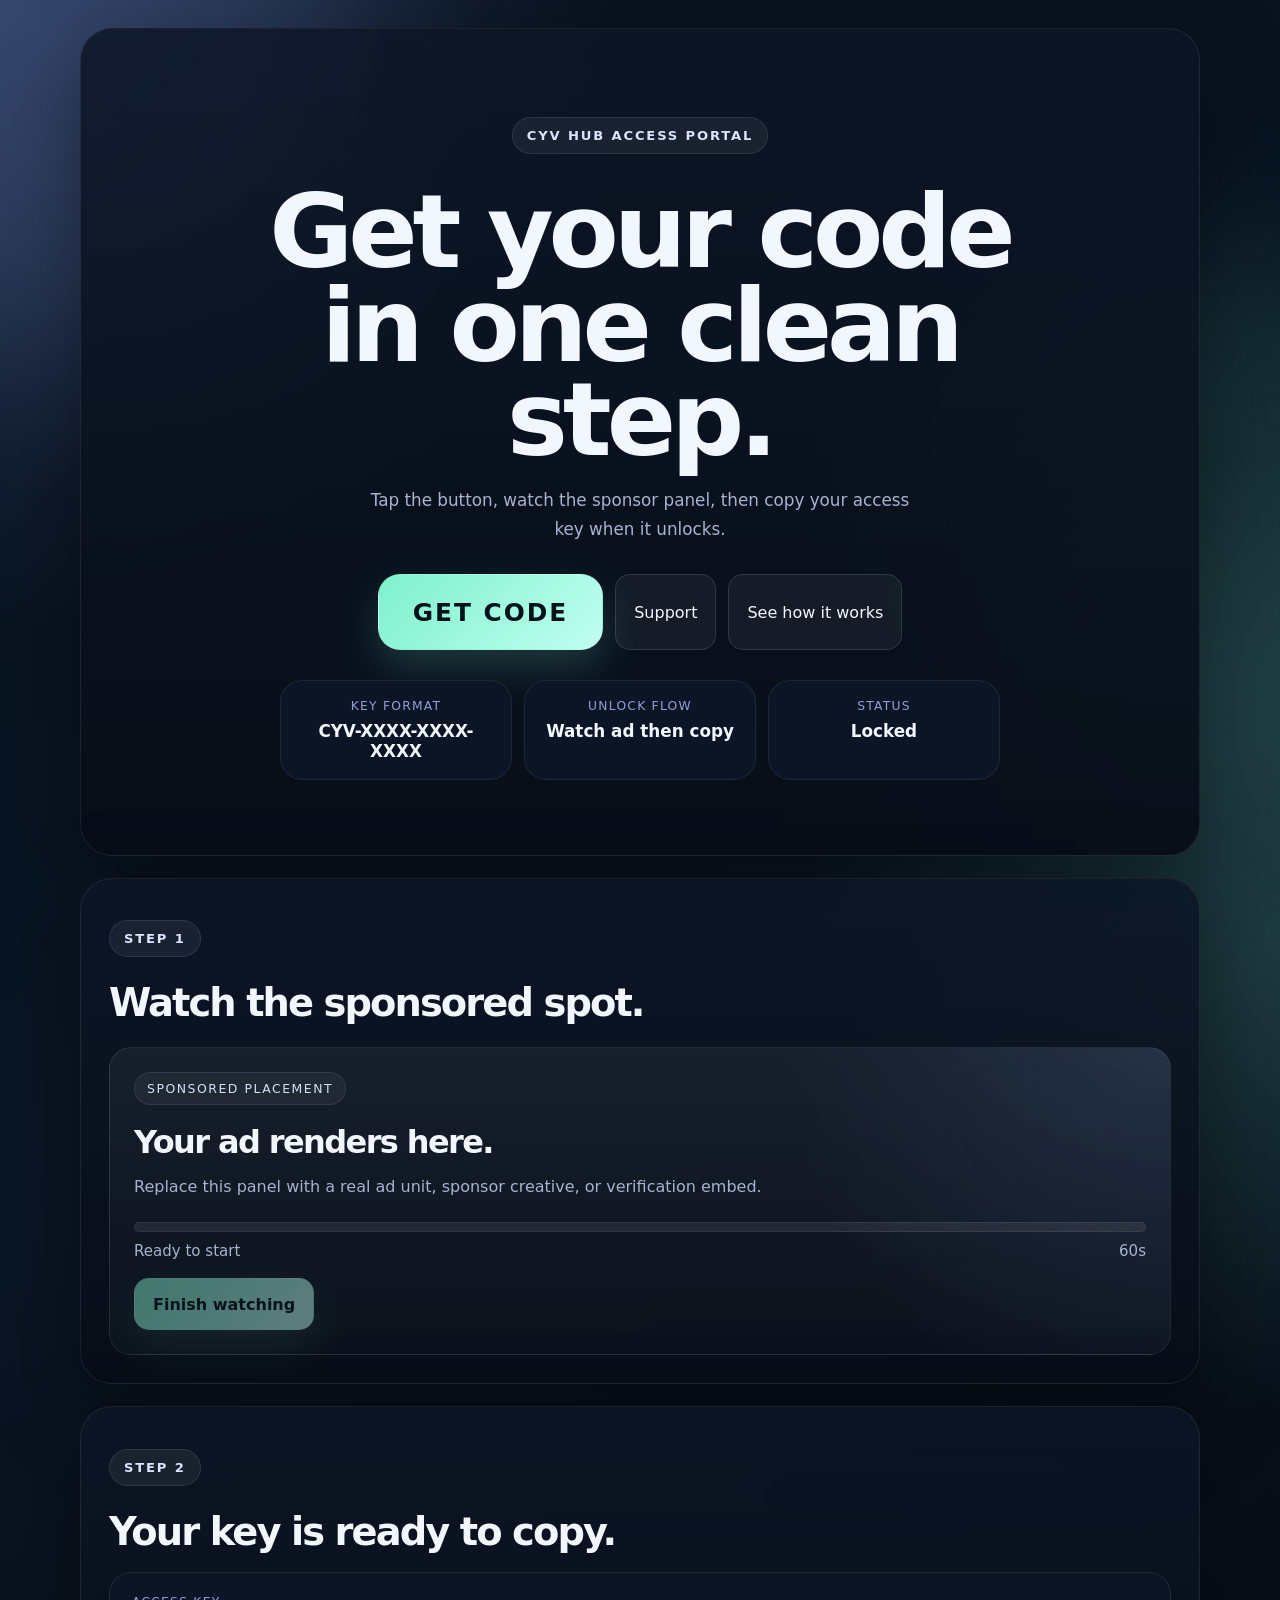
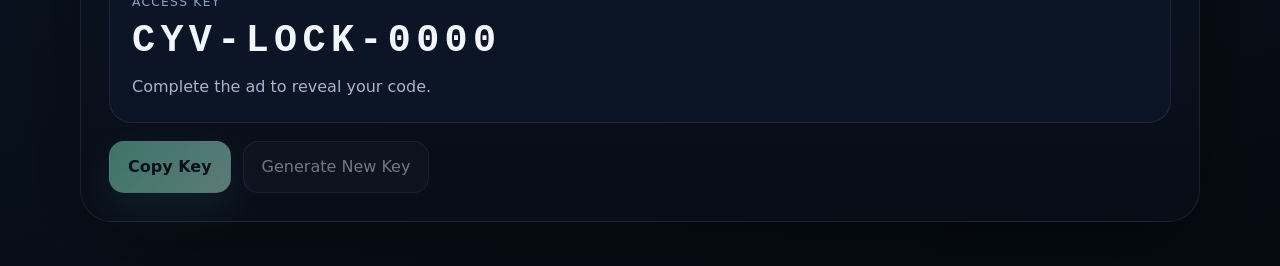
==== index.html @ 677a291d "Add files via upload" ====
<!DOCTYPE html>
<html lang="en">
<head>
  <meta charset="UTF-8">
  <meta name="viewport" content="width=device-width, initial-scale=1.0">
  <title>CYV Hub | Get Your Code</title>
  <meta
    name="description"
    content="CYV Hub is a clean access page where visitors watch a sponsor spot, then copy their unlock code."
  >
  <link rel="stylesheet" href="styles.css">
</head>
<body>
  <div class="bg-orb orb-one" aria-hidden="true"></div>
  <div class="bg-orb orb-two" aria-hidden="true"></div>
  <div class="bg-grid" aria-hidden="true"></div>

  <main class="page">
    <section class="hero panel">
      <p class="eyebrow">CYV Hub Access Portal</p>
      <h1>Get your code in one clean step.</h1>
      <p class="hero-copy">
        Tap the button, watch the sponsor panel, then copy your access key when it unlocks.
      </p>

      <div class="hero-actions">
        <button class="button button-giant primary" id="start-flow" type="button">Get Code</button>
        <a class="button secondary" href="https://discord.gg/WmVFnJAhVs" target="_blank" rel="noopener noreferrer">Support</a>
        <a class="button secondary" href="#ad-gate">See how it works</a>
      </div>

      <div class="hero-metrics" aria-label="Key details">
        <div>
          <span class="metric-label">Key format</span>
          <strong>CYV-XXXX-XXXX-XXXX</strong>
        </div>
        <div>
          <span class="metric-label">Unlock flow</span>
          <strong>Watch ad then copy</strong>
        </div>
        <div>
          <span class="metric-label">Status</span>
          <strong id="hero-status">Locked</strong>
        </div>
      </div>
    </section>

    <section class="panel gate" id="ad-gate">
      <div class="section-head">
        <p class="eyebrow">Step 1</p>
        <h2>Watch the sponsored spot.</h2>
      </div>

      <div class="ad-shell">
        <div class="ad-badge">Sponsored placement</div>
        <h3>Your ad renders here.</h3>
        <p>
          Replace this panel with a real ad unit, sponsor creative, or verification embed.
        </p>

        <div class="progress-wrap" aria-label="Ad progress">
          <div class="progress-track">
            <div class="progress-fill" id="ad-progress"></div>
          </div>
          <div class="progress-meta">
            <span id="ad-status">Ready to start</span>
            <span id="ad-time">15s</span>
          </div>
        </div>

        <button class="button primary" id="complete-ad" type="button" disabled>Finish watching</button>
      </div>
    </section>

    <section class="panel key-panel" id="key-panel">
      <div class="section-head">
        <p class="eyebrow">Step 2</p>
        <h2>Your key is ready to copy.</h2>
      </div>

      <div class="key-card">
        <span class="metric-label">Access key</span>
        <strong id="access-code">CYV-LOCK-0000</strong>
        <p id="preview-code">Complete the ad to reveal your code.</p>
      </div>

      <div class="key-actions">
        <button class="button primary" id="copy-code" type="button" disabled>Copy Key</button>
        <button class="button secondary" id="generate-code" type="button" disabled>Generate New Key</button>
      </div>
    </section>
  </main>

  <script src="app.js"></script>
</body>
</html>
---- styles.css ----
:root {
  color-scheme: dark;
  --bg: #07111c;
  --bg-2: #0b1625;
  --panel: rgba(9, 16, 28, 0.84);
  --panel-strong: rgba(13, 22, 38, 0.98);
  --border: rgba(255, 255, 255, 0.08);
  --border-strong: rgba(157, 225, 205, 0.26);
  --text: #f2f6ff;
  --muted: #a7b3cf;
  --accent: #7ef0cc;
  --accent-2: #8ea8ff;
  --shadow: 0 26px 90px rgba(0, 0, 0, 0.42);
  --radius-xl: 32px;
  --radius-lg: 22px;
  --radius-md: 16px;
}

* {
  box-sizing: border-box;
}

html {
  scroll-behavior: smooth;
}

body {
  margin: 0;
  min-height: 100vh;
  font-family: "Segoe UI", "Aptos", system-ui, sans-serif;
  color: var(--text);
  background:
    radial-gradient(circle at top left, rgba(142, 168, 255, 0.25), transparent 28%),
    radial-gradient(circle at right center, rgba(126, 240, 204, 0.18), transparent 30%),
    linear-gradient(160deg, var(--bg) 0%, var(--bg-2) 52%, #060b12 100%);
}

body::before {
  content: "";
  position: fixed;
  inset: 0;
  pointer-events: none;
  background-image:
    linear-gradient(rgba(255, 255, 255, 0.03) 1px, transparent 1px),
    linear-gradient(90deg, rgba(255, 255, 255, 0.03) 1px, transparent 1px);
  background-size: 72px 72px;
  mask-image: linear-gradient(to bottom, rgba(0, 0, 0, 0.78), transparent 84%);
  opacity: 0.35;
}

a {
  color: inherit;
  text-decoration: none;
}

button {
  font: inherit;
}

.bg-orb {
  position: fixed;
  width: 34rem;
  height: 34rem;
  border-radius: 50%;
  filter: blur(84px);
  opacity: 0.25;
  pointer-events: none;
}

.orb-one {
  top: -11rem;
  left: -11rem;
  background: rgba(142, 168, 255, 0.6);
}

.orb-two {
  right: -12rem;
  top: 16rem;
  background: rgba(126, 240, 204, 0.5);
}

.bg-grid {
  position: fixed;
  inset: 0;
  pointer-events: none;
  opacity: 0.12;
  background-image:
    linear-gradient(to right, rgba(255, 255, 255, 0.06) 1px, transparent 1px),
    linear-gradient(to bottom, rgba(255, 255, 255, 0.06) 1px, transparent 1px);
  background-size: 120px 120px;
}

.page {
  position: relative;
  z-index: 1;
  width: min(1120px, calc(100% - 32px));
  margin: 0 auto;
  padding: 28px 0 44px;
  display: grid;
  gap: 22px;
}

.panel {
  border: 1px solid var(--border);
  border-radius: var(--radius-xl);
  background: linear-gradient(180deg, rgba(13, 22, 38, 0.85), rgba(8, 14, 24, 0.96));
  box-shadow: var(--shadow);
  backdrop-filter: blur(16px);
}

.hero {
  min-height: calc(100svh - 72px);
  display: grid;
  place-content: center;
  justify-items: center;
  text-align: center;
  padding: 40px 28px;
}

.eyebrow {
  display: inline-flex;
  align-items: center;
  justify-content: center;
  padding: 10px 14px;
  border-radius: 999px;
  background: rgba(255, 255, 255, 0.06);
  border: 1px solid rgba(255, 255, 255, 0.09);
  color: #dbe4ff;
  font-size: 0.82rem;
  font-weight: 700;
  letter-spacing: 0.14em;
  text-transform: uppercase;
}

.hero h1,
.section-head h2,
.ad-shell h3 {
  margin: 0;
  letter-spacing: -0.05em;
}

.hero h1 {
  margin-top: 18px;
  max-width: 12ch;
  font-size: clamp(3rem, 8vw, 6.5rem);
  line-height: 0.92;
}

.hero-copy {
  max-width: 52ch;
  margin: 18px 0 0;
  color: var(--muted);
  font-size: 1.05rem;
  line-height: 1.75;
}

.hero-actions,
.key-actions {
  display: flex;
  flex-wrap: wrap;
  justify-content: center;
  gap: 12px;
}

.hero-actions {
  margin-top: 30px;
}

.button {
  display: inline-flex;
  align-items: center;
  justify-content: center;
  min-height: 52px;
  padding: 0 18px;
  border-radius: 15px;
  border: 1px solid transparent;
  cursor: pointer;
  transition: transform 160ms ease, border-color 160ms ease, background 160ms ease, color 160ms ease, opacity 160ms ease;
}

.button:hover,
.button:focus-visible {
  transform: translateY(-2px);
}

.button:disabled {
  cursor: not-allowed;
  opacity: 0.45;
  transform: none;
}

.button-giant {
  min-height: 76px;
  padding: 0 34px;
  border-radius: 22px;
  font-size: clamp(1.2rem, 2vw, 1.55rem);
  font-weight: 900;
  letter-spacing: 0.08em;
  text-transform: uppercase;
}

.primary {
  color: #03131a;
  background: linear-gradient(135deg, var(--accent), #c1fff0);
  box-shadow: 0 18px 40px rgba(126, 240, 204, 0.18);
  font-weight: 800;
}

.secondary {
  color: var(--text);
  background: rgba(255, 255, 255, 0.05);
  border-color: rgba(255, 255, 255, 0.12);
}

.hero-metrics {
  width: min(720px, 100%);
  margin-top: 30px;
  display: grid;
  grid-template-columns: repeat(3, minmax(0, 1fr));
  gap: 12px;
}

.hero-metrics > div,
.key-card {
  border: 1px solid rgba(255, 255, 255, 0.08);
  background: var(--panel-strong);
  border-radius: var(--radius-lg);
}

.hero-metrics > div {
  padding: 18px 16px;
}

.metric-label {
  display: block;
  color: #8fa0d0;
  font-size: 0.77rem;
  letter-spacing: 0.1em;
  text-transform: uppercase;
}

.hero-metrics strong,
.key-card strong {
  display: block;
  margin-top: 8px;
  font-size: 1.05rem;
}

.gate,
.key-panel {
  padding: 28px;
}

.section-head h2 {
  margin-top: 10px;
  font-size: clamp(1.6rem, 3vw, 2.4rem);
}

.ad-shell {
  margin-top: 22px;
  padding: 24px;
  border-radius: var(--radius-lg);
  border: 1px solid rgba(255, 255, 255, 0.08);
  background:
    radial-gradient(circle at top right, rgba(142, 168, 255, 0.12), transparent 35%),
    linear-gradient(180deg, rgba(255, 255, 255, 0.05), rgba(255, 255, 255, 0.02));
}

.ad-badge {
  display: inline-flex;
  align-items: center;
  padding: 8px 12px;
  border-radius: 999px;
  border: 1px solid rgba(255, 255, 255, 0.08);
  background: rgba(255, 255, 255, 0.05);
  color: #d5def7;
  font-size: 0.78rem;
  letter-spacing: 0.12em;
  text-transform: uppercase;
}

.ad-shell h3 {
  margin-top: 18px;
  font-size: clamp(1.5rem, 3vw, 2rem);
}

.ad-shell p {
  max-width: 62ch;
  margin: 12px 0 0;
  color: var(--muted);
  line-height: 1.7;
}

.progress-wrap {
  margin-top: 22px;
  display: grid;
  gap: 10px;
}

.progress-track {
  width: 100%;
  height: 10px;
  overflow: hidden;
  border-radius: 999px;
  background: rgba(255, 255, 255, 0.08);
  border: 1px solid rgba(255, 255, 255, 0.07);
}

.progress-fill {
  width: 0%;
  height: 100%;
  border-radius: inherit;
  background: linear-gradient(90deg, var(--accent-2), var(--accent));
  transition: width 180ms linear;
}

.progress-meta {
  display: flex;
  align-items: center;
  justify-content: space-between;
  color: var(--muted);
  font-size: 0.94rem;
}

.ad-shell .button {
  margin-top: 18px;
}

.key-panel {
  display: grid;
  gap: 18px;
}

.key-card {
  padding: 22px;
}

#access-code {
  margin-top: 10px;
  font-size: clamp(1.6rem, 4vw, 2.4rem);
  letter-spacing: 0.14em;
  word-break: break-word;
  font-family: "Consolas", "SFMono-Regular", "Liberation Mono", monospace;
}

#preview-code {
  margin: 10px 0 0;
  color: var(--muted);
  line-height: 1.7;
}

.key-actions {
  justify-content: flex-start;
}

@media (max-width: 860px) {
  .hero-metrics {
    grid-template-columns: 1fr;
  }

  .page {
    width: min(100% - 20px, 1120px);
    padding: 18px 0 30px;
  }

  .hero {
    min-height: calc(100svh - 48px);
    padding: 34px 20px;
  }

  .gate,
  .key-panel {
    padding: 20px;
  }
}

@media (max-width: 560px) {
  .hero-actions,
  .key-actions {
    flex-direction: column;
    width: 100%;
  }

  .button,
  .button-giant {
    width: 100%;
  }

  .progress-meta {
    gap: 10px;
    align-items: flex-start;
    flex-direction: column;
  }
}
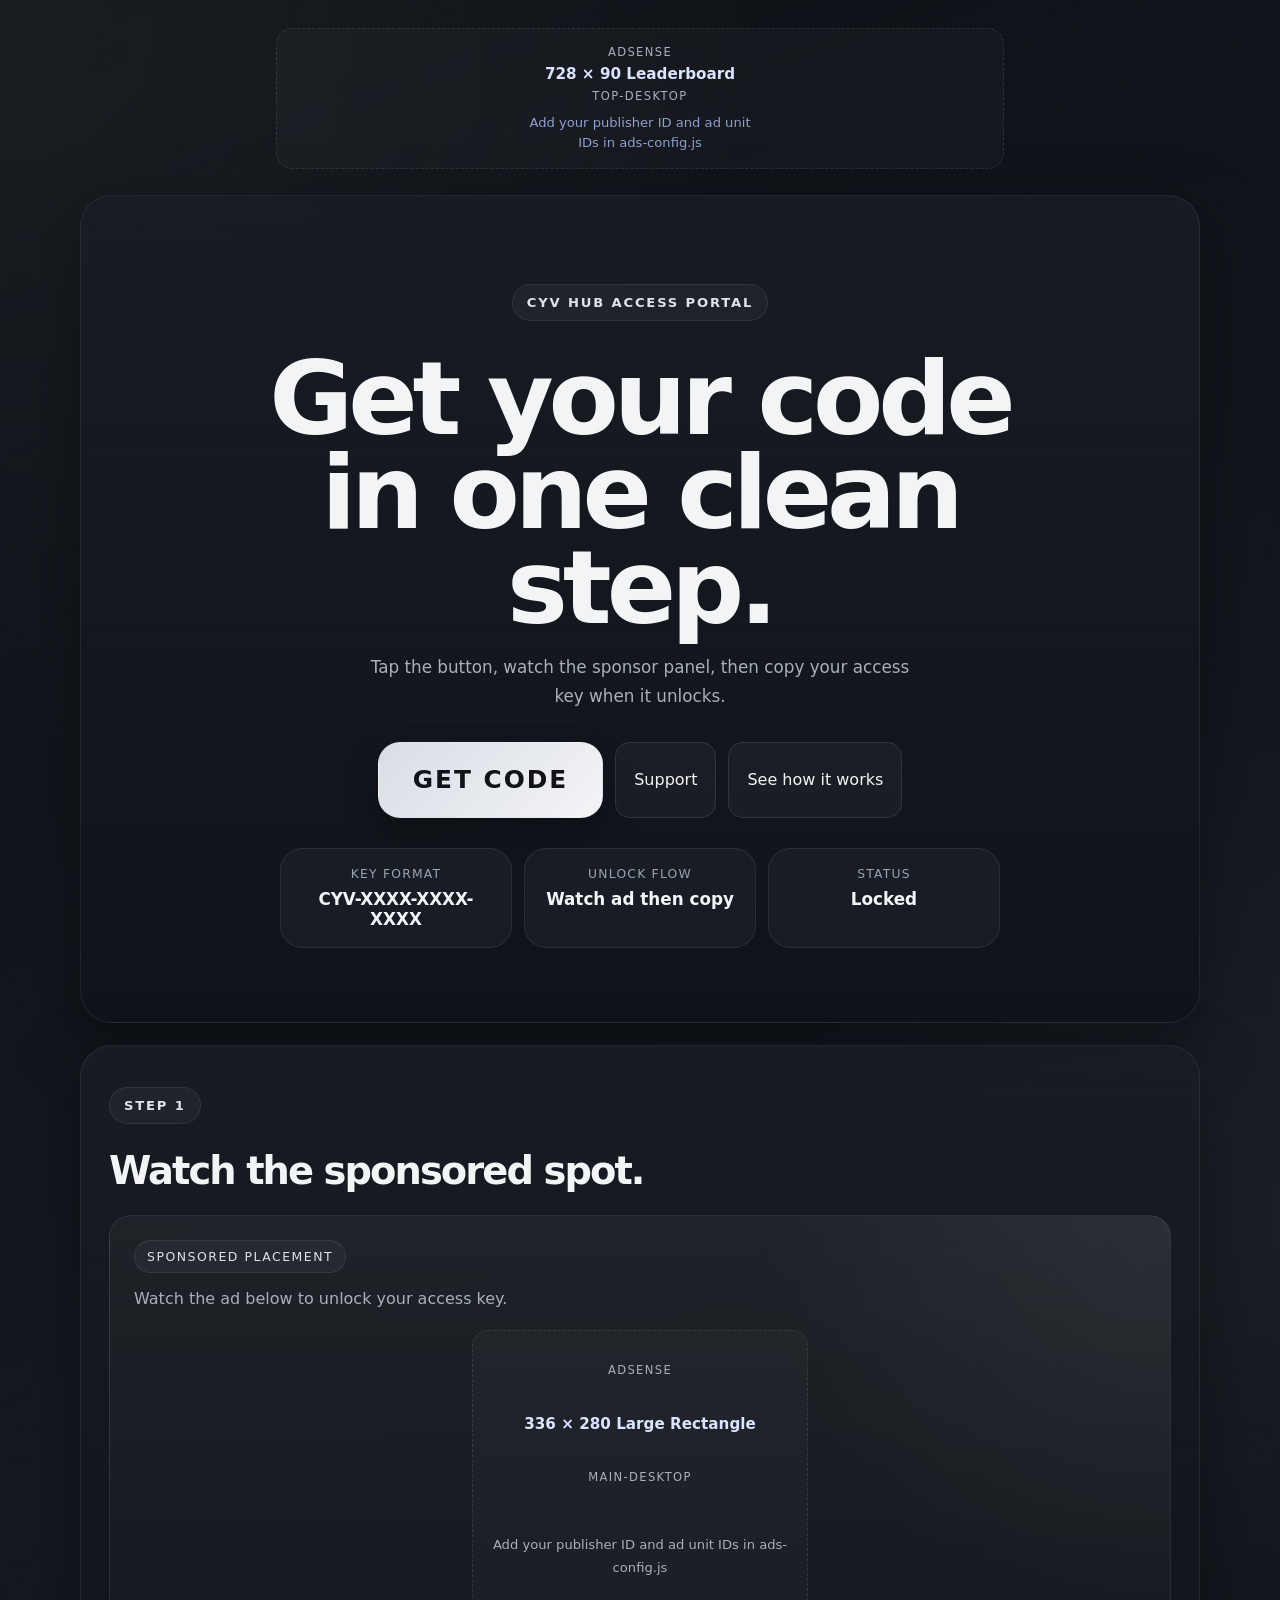
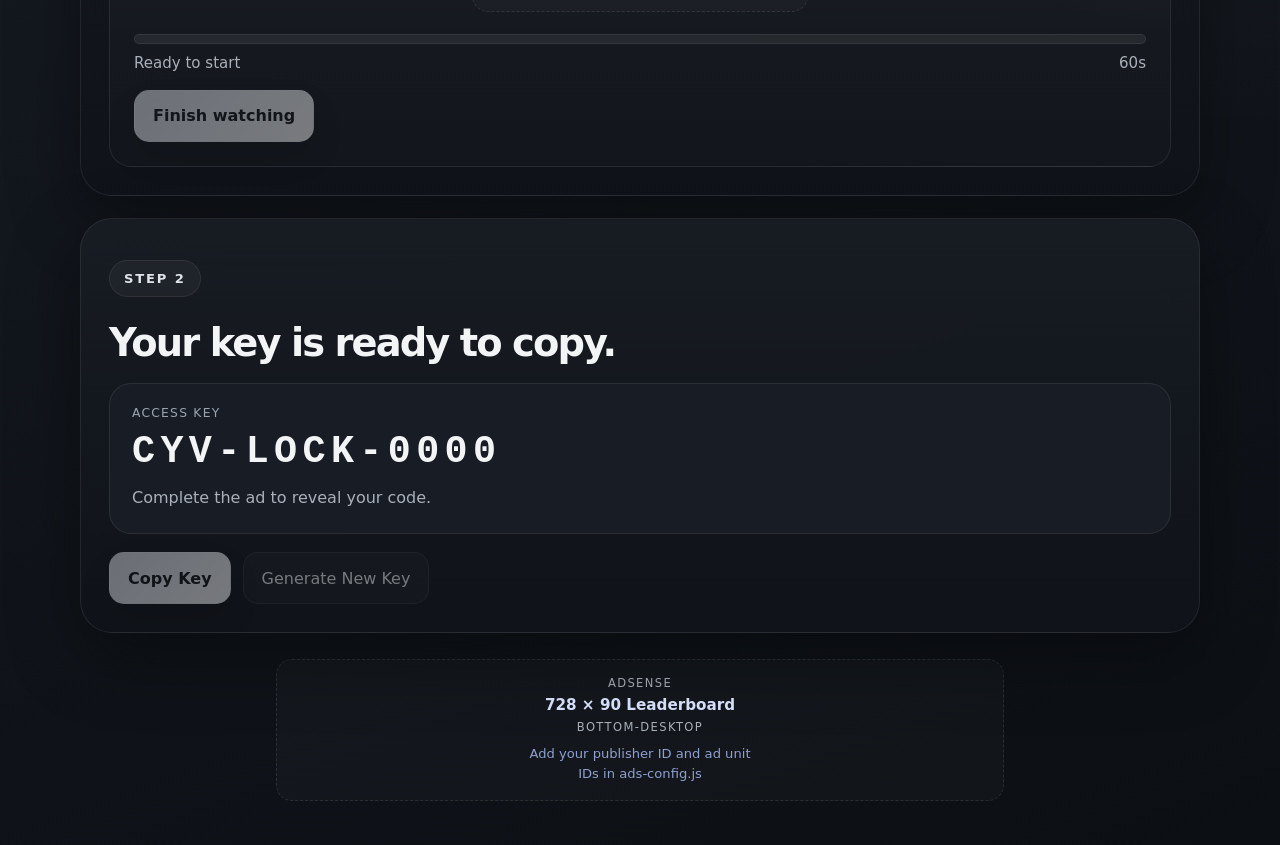
==== commit abd082f1: "Add files via upload" ====
--- a/index.html
+++ b/index.html
@@ -9,13 +9,32 @@
     content="CYV Hub is a clean access page where visitors watch a sponsor spot, then copy their unlock code."
   >
   <link rel="stylesheet" href="styles.css">
+  <script src="ads-config.js"></script>
+  <script src="ads.js" defer></script>
 </head>
 <body>
-  <div class="bg-orb orb-one" aria-hidden="true"></div>
-  <div class="bg-orb orb-two" aria-hidden="true"></div>
   <div class="bg-grid" aria-hidden="true"></div>
 
+  <aside class="ad-rail ad-rail--desktop" aria-label="Advertisement">
+    <div class="ad-slot ad-slot--desktop" data-slot="side-desktop">
+      <div class="ad-slot__frame ad-slot__frame--160x600">
+        <div class="ad-slot__content"></div>
+      </div>
+    </div>
+  </aside>
+
   <main class="page">
+    <div class="ad-slot ad-slot--top ad-slot--desktop" data-slot="top-desktop" aria-label="Advertisement">
+      <div class="ad-slot__frame ad-slot__frame--728x90">
+        <div class="ad-slot__content"></div>
+      </div>
+    </div>
+
+    <div class="ad-slot ad-slot--top ad-slot--mobile" data-slot="top-mobile" aria-label="Advertisement">
+      <div class="ad-slot__frame ad-slot__frame--320x50">
+        <div class="ad-slot__content"></div>
+      </div>
+    </div>
     <section class="hero panel">
       <p class="eyebrow">CYV Hub Access Portal</p>
       <h1>Get your code in one clean step.</h1>
@@ -53,10 +72,21 @@
 
       <div class="ad-shell">
         <div class="ad-badge">Sponsored placement</div>
-        <h3>Your ad renders here.</h3>
-        <p>
-          Replace this panel with a real ad unit, sponsor creative, or verification embed.
+        <p class="ad-shell-copy">
+          Watch the ad below to unlock your access key.
         </p>
+
+        <div class="ad-slot ad-slot--main ad-slot--desktop" data-slot="main-desktop" aria-label="Advertisement">
+          <div class="ad-slot__frame ad-slot__frame--336x280">
+            <div class="ad-slot__content"></div>
+          </div>
+        </div>
+
+        <div class="ad-slot ad-slot--main ad-slot--mobile" data-slot="main-mobile" aria-label="Advertisement">
+          <div class="ad-slot__frame ad-slot__frame--320x100">
+            <div class="ad-slot__content"></div>
+          </div>
+        </div>
 
         <div class="progress-wrap" aria-label="Ad progress">
           <div class="progress-track">
@@ -89,7 +119,27 @@
         <button class="button secondary" id="generate-code" type="button" disabled>Generate New Key</button>
       </div>
     </section>
+
+    <div class="ad-slot ad-slot--bottom ad-slot--desktop" data-slot="bottom-desktop" aria-label="Advertisement">
+      <div class="ad-slot__frame ad-slot__frame--728x90">
+        <div class="ad-slot__content"></div>
+      </div>
+    </div>
+
+    <div class="ad-slot ad-slot--bottom ad-slot--mobile" data-slot="bottom-mobile" aria-label="Advertisement">
+      <div class="ad-slot__frame ad-slot__frame--300x250">
+        <div class="ad-slot__content"></div>
+      </div>
+    </div>
   </main>
+
+  <div class="ad-sticky ad-sticky--mobile" aria-label="Advertisement">
+    <div class="ad-slot ad-slot--mobile" data-slot="sticky-mobile">
+      <div class="ad-slot__frame ad-slot__frame--320x50">
+        <div class="ad-slot__content"></div>
+      </div>
+    </div>
+  </div>
 
   <script src="app.js"></script>
 </body>
--- a/styles.css
+++ b/styles.css
@@ -1,16 +1,16 @@
 :root {
   color-scheme: dark;
-  --bg: #07111c;
-  --bg-2: #0b1625;
-  --panel: rgba(9, 16, 28, 0.84);
-  --panel-strong: rgba(13, 22, 38, 0.98);
+  --bg: #0e1116;
+  --bg-2: #141920;
+  --panel: rgba(20, 24, 31, 0.9);
+  --panel-strong: rgba(25, 30, 38, 0.98);
   --border: rgba(255, 255, 255, 0.08);
-  --border-strong: rgba(157, 225, 205, 0.26);
-  --text: #f2f6ff;
-  --muted: #a7b3cf;
-  --accent: #7ef0cc;
-  --accent-2: #8ea8ff;
-  --shadow: 0 26px 90px rgba(0, 0, 0, 0.42);
+  --border-strong: rgba(255, 255, 255, 0.12);
+  --text: #f3f4f6;
+  --muted: #a9b0ba;
+  --accent: #d8dde5;
+  --accent-2: #8c94a1;
+  --shadow: 0 24px 70px rgba(0, 0, 0, 0.36);
   --radius-xl: 32px;
   --radius-lg: 22px;
   --radius-md: 16px;
@@ -30,9 +30,9 @@
   font-family: "Segoe UI", "Aptos", system-ui, sans-serif;
   color: var(--text);
   background:
-    radial-gradient(circle at top left, rgba(142, 168, 255, 0.25), transparent 28%),
-    radial-gradient(circle at right center, rgba(126, 240, 204, 0.18), transparent 30%),
-    linear-gradient(160deg, var(--bg) 0%, var(--bg-2) 52%, #060b12 100%);
+    radial-gradient(circle at top left, rgba(255, 255, 255, 0.05), transparent 28%),
+    radial-gradient(circle at right center, rgba(255, 255, 255, 0.03), transparent 30%),
+    linear-gradient(160deg, var(--bg) 0%, var(--bg-2) 52%, #0c0f14 100%);
 }
 
 body::before {
@@ -41,11 +41,11 @@
   inset: 0;
   pointer-events: none;
   background-image:
-    linear-gradient(rgba(255, 255, 255, 0.03) 1px, transparent 1px),
-    linear-gradient(90deg, rgba(255, 255, 255, 0.03) 1px, transparent 1px);
+    linear-gradient(rgba(255, 255, 255, 0.02) 1px, transparent 1px),
+    linear-gradient(90deg, rgba(255, 255, 255, 0.02) 1px, transparent 1px);
   background-size: 72px 72px;
   mask-image: linear-gradient(to bottom, rgba(0, 0, 0, 0.78), transparent 84%);
-  opacity: 0.35;
+  opacity: 0.2;
 }
 
 a {
@@ -55,38 +55,16 @@
 
 button {
   font: inherit;
-}
-
-.bg-orb {
-  position: fixed;
-  width: 34rem;
-  height: 34rem;
-  border-radius: 50%;
-  filter: blur(84px);
-  opacity: 0.25;
-  pointer-events: none;
-}
-
-.orb-one {
-  top: -11rem;
-  left: -11rem;
-  background: rgba(142, 168, 255, 0.6);
-}
-
-.orb-two {
-  right: -12rem;
-  top: 16rem;
-  background: rgba(126, 240, 204, 0.5);
 }
 
 .bg-grid {
   position: fixed;
   inset: 0;
   pointer-events: none;
-  opacity: 0.12;
+  opacity: 0.06;
   background-image:
-    linear-gradient(to right, rgba(255, 255, 255, 0.06) 1px, transparent 1px),
-    linear-gradient(to bottom, rgba(255, 255, 255, 0.06) 1px, transparent 1px);
+    linear-gradient(to right, rgba(255, 255, 255, 0.05) 1px, transparent 1px),
+    linear-gradient(to bottom, rgba(255, 255, 255, 0.05) 1px, transparent 1px);
   background-size: 120px 120px;
 }
 
@@ -103,7 +81,7 @@
 .panel {
   border: 1px solid var(--border);
   border-radius: var(--radius-xl);
-  background: linear-gradient(180deg, rgba(13, 22, 38, 0.85), rgba(8, 14, 24, 0.96));
+  background: linear-gradient(180deg, rgba(24, 29, 36, 0.92), rgba(16, 19, 25, 0.98));
   box-shadow: var(--shadow);
   backdrop-filter: blur(16px);
 }
@@ -123,9 +101,9 @@
   justify-content: center;
   padding: 10px 14px;
   border-radius: 999px;
-  background: rgba(255, 255, 255, 0.06);
-  border: 1px solid rgba(255, 255, 255, 0.09);
-  color: #dbe4ff;
+  background: rgba(255, 255, 255, 0.04);
+  border: 1px solid rgba(255, 255, 255, 0.08);
+  color: #e0e4ea;
   font-size: 0.82rem;
   font-weight: 700;
   letter-spacing: 0.14em;
@@ -200,16 +178,16 @@
 }
 
 .primary {
-  color: #03131a;
-  background: linear-gradient(135deg, var(--accent), #c1fff0);
-  box-shadow: 0 18px 40px rgba(126, 240, 204, 0.18);
+  color: #111318;
+  background: linear-gradient(135deg, var(--accent), #f3f4f6);
+  box-shadow: 0 16px 34px rgba(0, 0, 0, 0.24);
   font-weight: 800;
 }
 
 .secondary {
   color: var(--text);
-  background: rgba(255, 255, 255, 0.05);
-  border-color: rgba(255, 255, 255, 0.12);
+  background: rgba(255, 255, 255, 0.04);
+  border-color: rgba(255, 255, 255, 0.1);
 }
 
 .hero-metrics {
@@ -233,7 +211,7 @@
 
 .metric-label {
   display: block;
-  color: #8fa0d0;
+  color: #9aa3af;
   font-size: 0.77rem;
   letter-spacing: 0.1em;
   text-transform: uppercase;
@@ -262,8 +240,8 @@
   border-radius: var(--radius-lg);
   border: 1px solid rgba(255, 255, 255, 0.08);
   background:
-    radial-gradient(circle at top right, rgba(142, 168, 255, 0.12), transparent 35%),
-    linear-gradient(180deg, rgba(255, 255, 255, 0.05), rgba(255, 255, 255, 0.02));
+    radial-gradient(circle at top right, rgba(255, 255, 255, 0.06), transparent 35%),
+    linear-gradient(180deg, rgba(255, 255, 255, 0.04), rgba(255, 255, 255, 0.015));
 }
 
 .ad-badge {
@@ -272,8 +250,8 @@
   padding: 8px 12px;
   border-radius: 999px;
   border: 1px solid rgba(255, 255, 255, 0.08);
-  background: rgba(255, 255, 255, 0.05);
-  color: #d5def7;
+  background: rgba(255, 255, 255, 0.04);
+  color: #dde1e8;
   font-size: 0.78rem;
   letter-spacing: 0.12em;
   text-transform: uppercase;
@@ -282,6 +260,13 @@
 .ad-shell h3 {
   margin-top: 18px;
   font-size: clamp(1.5rem, 3vw, 2rem);
+}
+
+.ad-shell-copy {
+  max-width: 62ch;
+  margin: 12px 0 0;
+  color: var(--muted);
+  line-height: 1.7;
 }
 
 .ad-shell p {
@@ -302,7 +287,7 @@
   height: 10px;
   overflow: hidden;
   border-radius: 999px;
-  background: rgba(255, 255, 255, 0.08);
+  background: rgba(255, 255, 255, 0.07);
   border: 1px solid rgba(255, 255, 255, 0.07);
 }
 
@@ -353,6 +338,175 @@
   justify-content: flex-start;
 }
 
+.ad-slot {
+  display: flex;
+  justify-content: center;
+  align-items: center;
+  width: 100%;
+  margin-inline: auto;
+}
+
+.ad-slot--desktop {
+  display: none;
+}
+
+.ad-slot--mobile {
+  display: flex;
+}
+
+.ad-slot--top {
+  margin-bottom: 4px;
+}
+
+.ad-slot--main {
+  margin-top: 18px;
+}
+
+.ad-slot--bottom {
+  margin-top: 4px;
+}
+
+.ad-slot__frame {
+  width: 100%;
+  max-width: 100%;
+  overflow: hidden;
+  border-radius: var(--radius-md);
+  border: 1px dashed rgba(255, 255, 255, 0.1);
+  background: rgba(255, 255, 255, 0.025);
+}
+
+.ad-slot__frame--728x90 {
+  width: min(728px, 100%);
+  min-height: 90px;
+}
+
+.ad-slot__frame--320x50 {
+  width: min(320px, 100%);
+  min-height: 50px;
+}
+
+.ad-slot__frame--336x280 {
+  width: min(336px, 100%);
+  min-height: 280px;
+}
+
+.ad-slot__frame--320x100 {
+  width: min(320px, 100%);
+  min-height: 100px;
+}
+
+.ad-slot__frame--300x250 {
+  width: min(300px, 100%);
+  min-height: 250px;
+}
+
+.ad-slot__frame--160x600 {
+  width: 160px;
+  min-height: 600px;
+}
+
+.ad-slot__content {
+  display: flex;
+  align-items: center;
+  justify-content: center;
+  width: 100%;
+  min-height: inherit;
+}
+
+.ad-slot__content ins.adsbygoogle {
+  width: 100%;
+}
+
+.ad-slot__placeholder {
+  display: grid;
+  gap: 6px;
+  place-items: center;
+  width: 100%;
+  min-height: inherit;
+  padding: 16px;
+  text-align: center;
+  color: var(--muted);
+}
+
+.ad-slot__placeholder-label,
+.ad-slot__placeholder-id {
+  font-size: 0.72rem;
+  letter-spacing: 0.12em;
+  text-transform: uppercase;
+}
+
+.ad-slot__placeholder strong {
+  color: #dbe4ff;
+  font-size: 0.95rem;
+}
+
+.ad-slot__placeholder-note {
+  max-width: 28ch;
+  margin: 4px 0 0;
+  color: #8fa0d0;
+  font-size: 0.82rem;
+  line-height: 1.5;
+}
+
+.ad-rail {
+  display: none;
+}
+
+.ad-rail--desktop {
+  position: fixed;
+  top: 50%;
+  right: max(12px, calc((100vw - 1120px) / 2 - 180px));
+  z-index: 2;
+  transform: translateY(-50%);
+  opacity: 0.96;
+}
+
+.ad-sticky {
+  display: none;
+}
+
+.ad-sticky--mobile {
+  position: fixed;
+  left: 0;
+  right: 0;
+  bottom: 0;
+  z-index: 5;
+  padding: 8px 10px calc(8px + env(safe-area-inset-bottom));
+  border-top: 1px solid var(--border);
+  background: rgba(12, 15, 20, 0.96);
+  backdrop-filter: blur(12px);
+}
+
+@media (min-width: 768px) {
+  .ad-slot--desktop {
+    display: flex;
+  }
+
+  .ad-slot--mobile {
+    display: none;
+  }
+
+  .ad-sticky--mobile {
+    display: none;
+  }
+}
+
+@media (min-width: 1320px) {
+  .ad-rail--desktop {
+    display: block;
+  }
+}
+
+@media (max-width: 767px) {
+  .ad-sticky--mobile {
+    display: block;
+  }
+
+  .page {
+    padding-bottom: calc(78px + env(safe-area-inset-bottom));
+  }
+}
+
 @media (max-width: 860px) {
   .hero-metrics {
     grid-template-columns: 1fr;
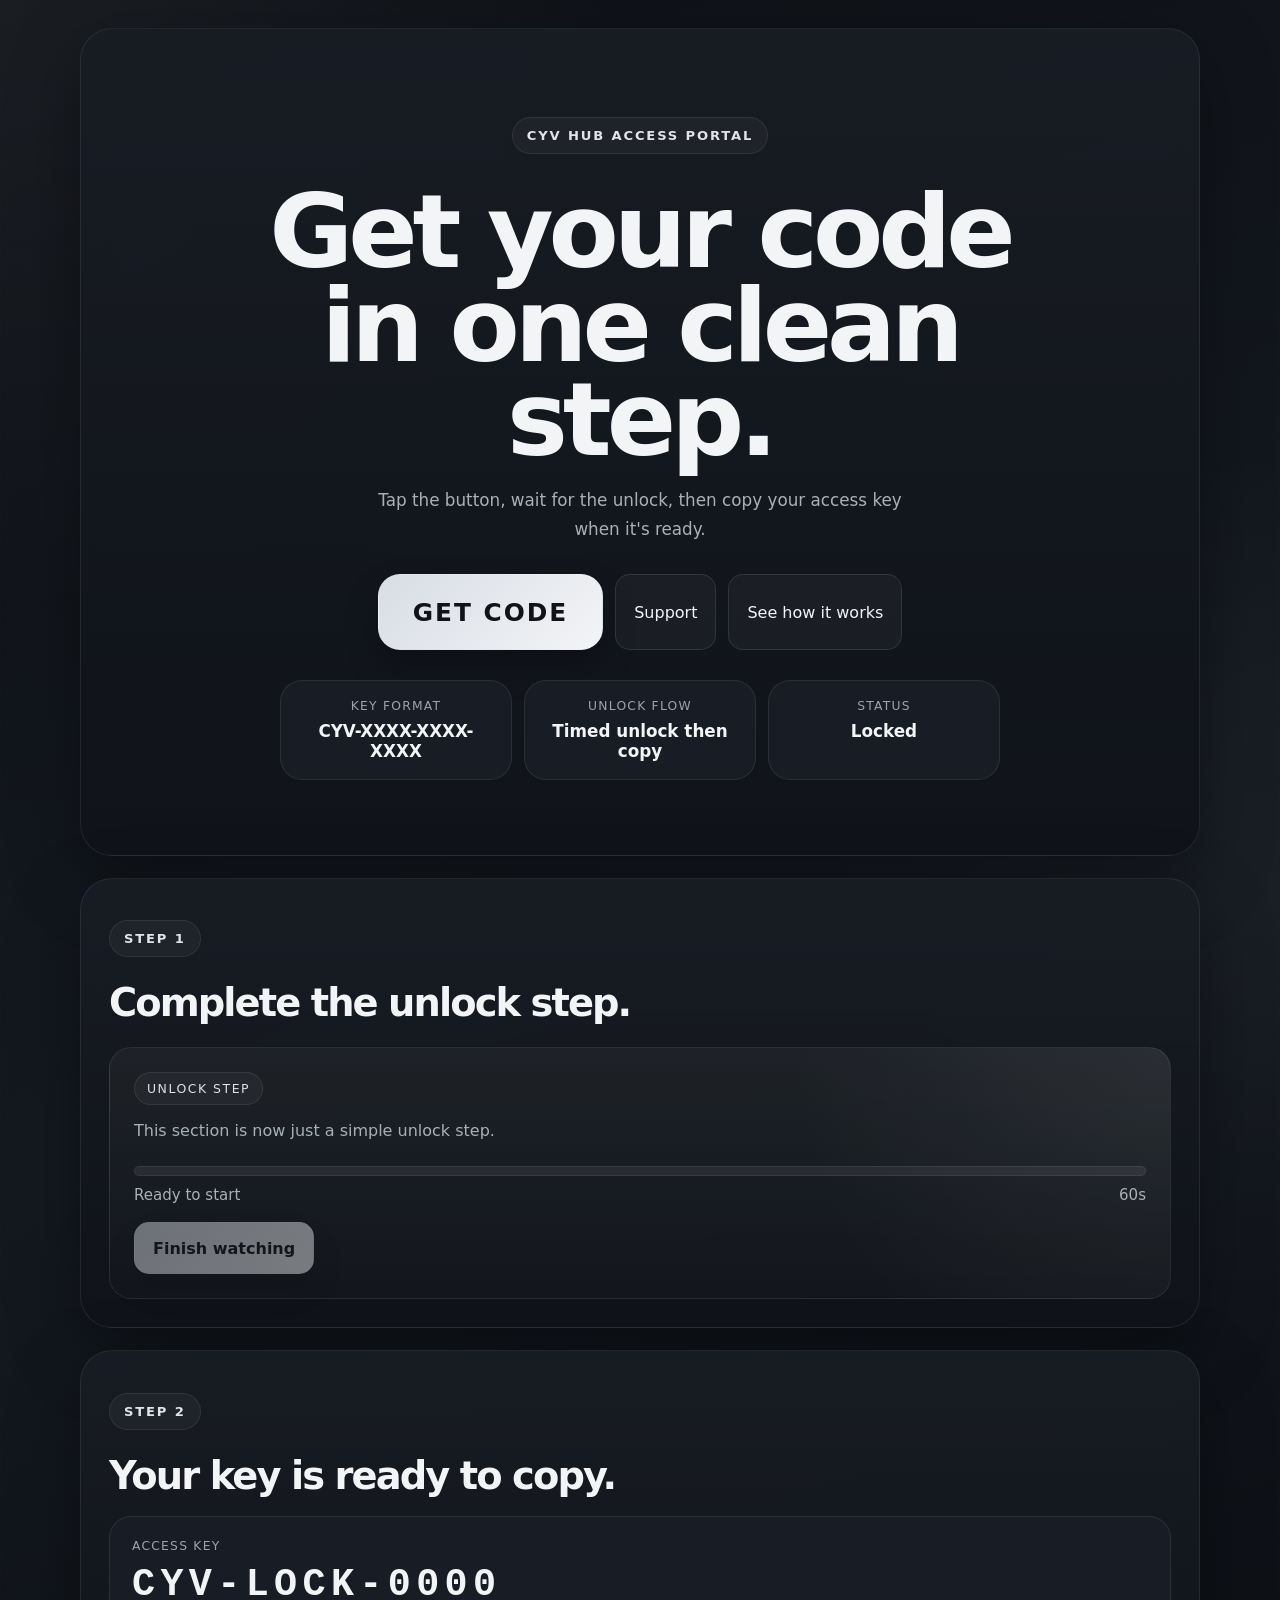
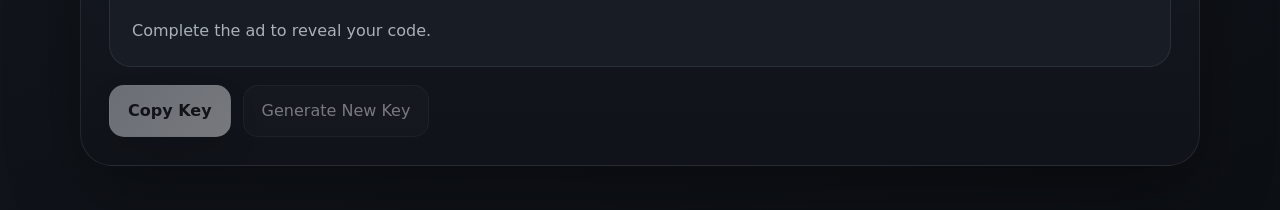
==== commit 74a2f0b6: "Add files via upload" ====
--- a/index.html
+++ b/index.html
@@ -9,37 +9,16 @@
     content="CYV Hub is a clean access page where visitors watch a sponsor spot, then copy their unlock code."
   >
   <link rel="stylesheet" href="styles.css">
-  <script src="ads-config.js"></script>
-  <script src="ads.js" defer></script>
 </head>
 <body>
   <div class="bg-grid" aria-hidden="true"></div>
 
-  <aside class="ad-rail ad-rail--desktop" aria-label="Advertisement">
-    <div class="ad-slot ad-slot--desktop" data-slot="side-desktop">
-      <div class="ad-slot__frame ad-slot__frame--160x600">
-        <div class="ad-slot__content"></div>
-      </div>
-    </div>
-  </aside>
-
   <main class="page">
-    <div class="ad-slot ad-slot--top ad-slot--desktop" data-slot="top-desktop" aria-label="Advertisement">
-      <div class="ad-slot__frame ad-slot__frame--728x90">
-        <div class="ad-slot__content"></div>
-      </div>
-    </div>
-
-    <div class="ad-slot ad-slot--top ad-slot--mobile" data-slot="top-mobile" aria-label="Advertisement">
-      <div class="ad-slot__frame ad-slot__frame--320x50">
-        <div class="ad-slot__content"></div>
-      </div>
-    </div>
     <section class="hero panel">
       <p class="eyebrow">CYV Hub Access Portal</p>
       <h1>Get your code in one clean step.</h1>
       <p class="hero-copy">
-        Tap the button, watch the sponsor panel, then copy your access key when it unlocks.
+        Tap the button, wait for the unlock, then copy your access key when it's ready.
       </p>
 
       <div class="hero-actions">
@@ -55,7 +34,7 @@
         </div>
         <div>
           <span class="metric-label">Unlock flow</span>
-          <strong>Watch ad then copy</strong>
+          <strong>Timed unlock then copy</strong>
         </div>
         <div>
           <span class="metric-label">Status</span>
@@ -67,26 +46,14 @@
     <section class="panel gate" id="ad-gate">
       <div class="section-head">
         <p class="eyebrow">Step 1</p>
-        <h2>Watch the sponsored spot.</h2>
+        <h2>Complete the unlock step.</h2>
       </div>
 
       <div class="ad-shell">
-        <div class="ad-badge">Sponsored placement</div>
+        <div class="ad-badge">Unlock step</div>
         <p class="ad-shell-copy">
-          Watch the ad below to unlock your access key.
+          This section is now just a simple unlock step.
         </p>
-
-        <div class="ad-slot ad-slot--main ad-slot--desktop" data-slot="main-desktop" aria-label="Advertisement">
-          <div class="ad-slot__frame ad-slot__frame--336x280">
-            <div class="ad-slot__content"></div>
-          </div>
-        </div>
-
-        <div class="ad-slot ad-slot--main ad-slot--mobile" data-slot="main-mobile" aria-label="Advertisement">
-          <div class="ad-slot__frame ad-slot__frame--320x100">
-            <div class="ad-slot__content"></div>
-          </div>
-        </div>
 
         <div class="progress-wrap" aria-label="Ad progress">
           <div class="progress-track">
@@ -111,7 +78,7 @@
       <div class="key-card">
         <span class="metric-label">Access key</span>
         <strong id="access-code">CYV-LOCK-0000</strong>
-        <p id="preview-code">Complete the ad to reveal your code.</p>
+        <p id="preview-code">Complete the unlock step to reveal your code.</p>
       </div>
 
       <div class="key-actions">
@@ -119,27 +86,7 @@
         <button class="button secondary" id="generate-code" type="button" disabled>Generate New Key</button>
       </div>
     </section>
-
-    <div class="ad-slot ad-slot--bottom ad-slot--desktop" data-slot="bottom-desktop" aria-label="Advertisement">
-      <div class="ad-slot__frame ad-slot__frame--728x90">
-        <div class="ad-slot__content"></div>
-      </div>
-    </div>
-
-    <div class="ad-slot ad-slot--bottom ad-slot--mobile" data-slot="bottom-mobile" aria-label="Advertisement">
-      <div class="ad-slot__frame ad-slot__frame--300x250">
-        <div class="ad-slot__content"></div>
-      </div>
-    </div>
   </main>
-
-  <div class="ad-sticky ad-sticky--mobile" aria-label="Advertisement">
-    <div class="ad-slot ad-slot--mobile" data-slot="sticky-mobile">
-      <div class="ad-slot__frame ad-slot__frame--320x50">
-        <div class="ad-slot__content"></div>
-      </div>
-    </div>
-  </div>
 
   <script src="app.js"></script>
 </body>
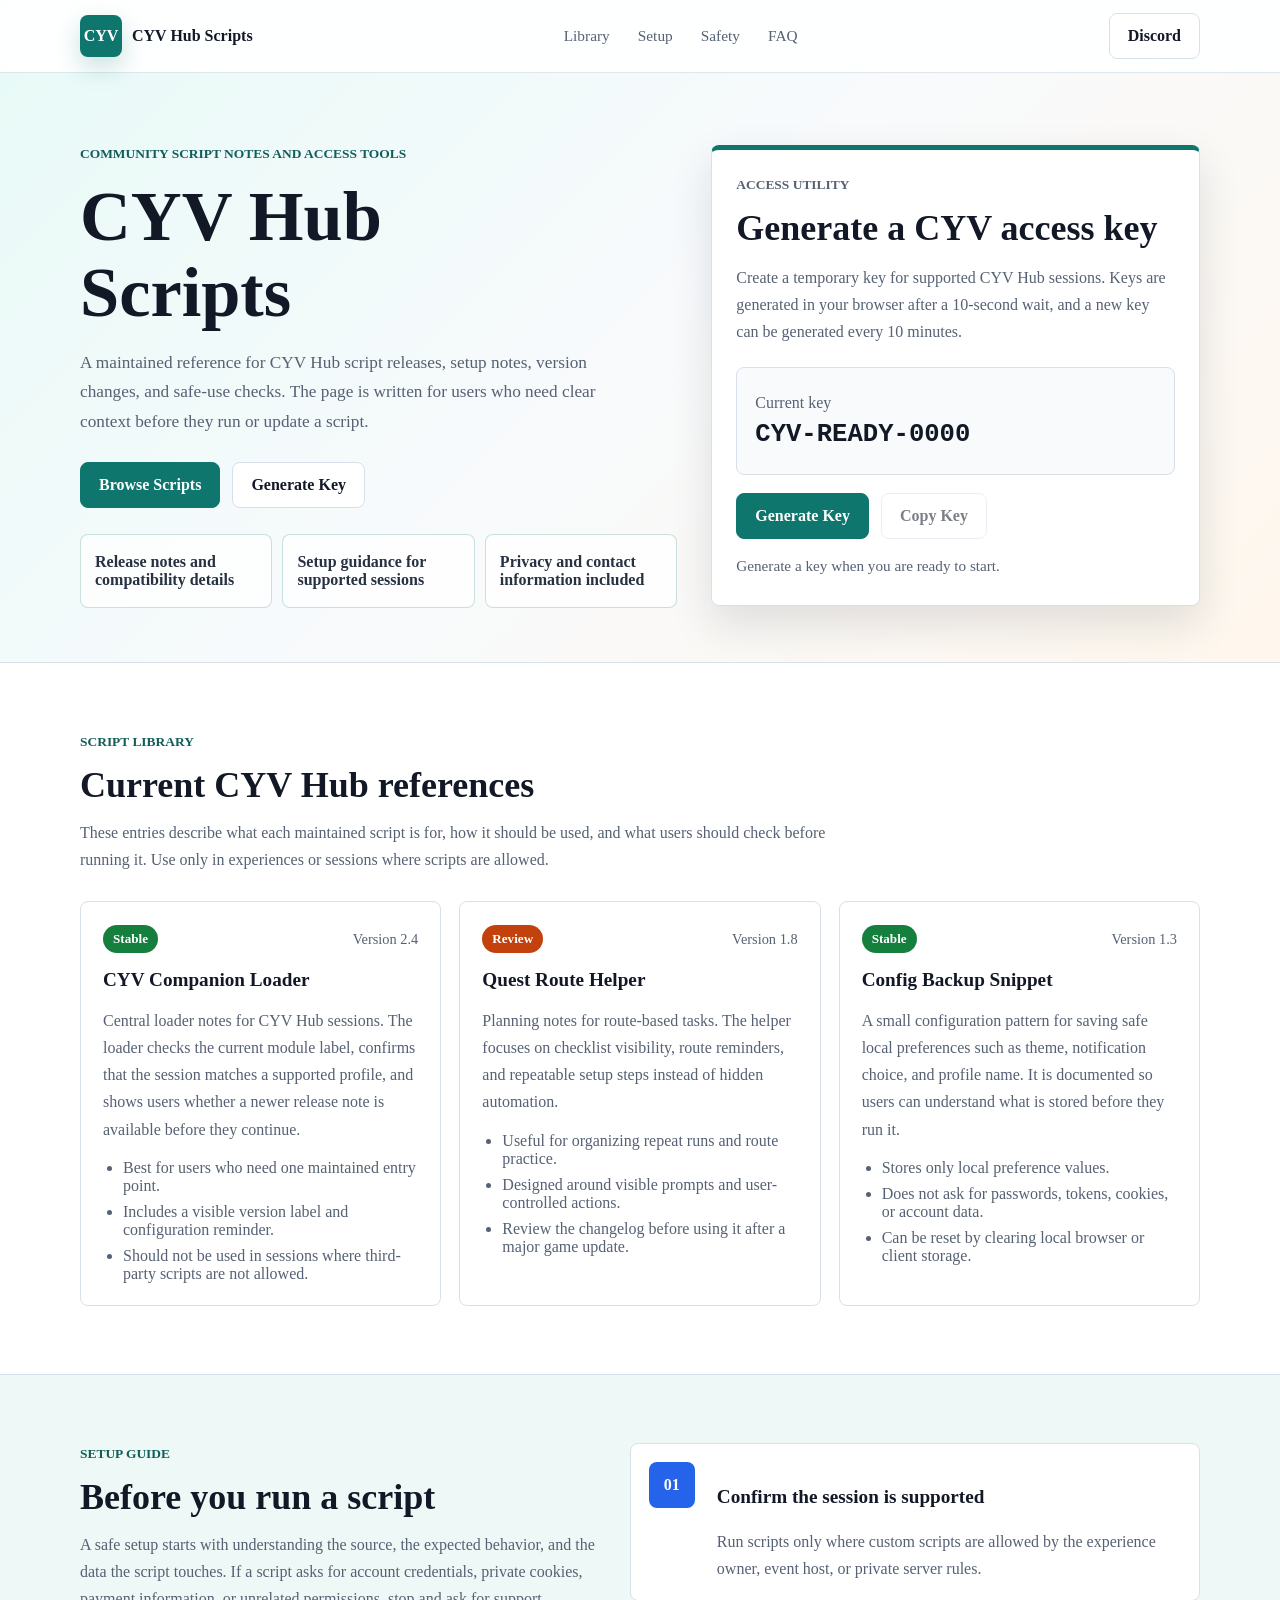
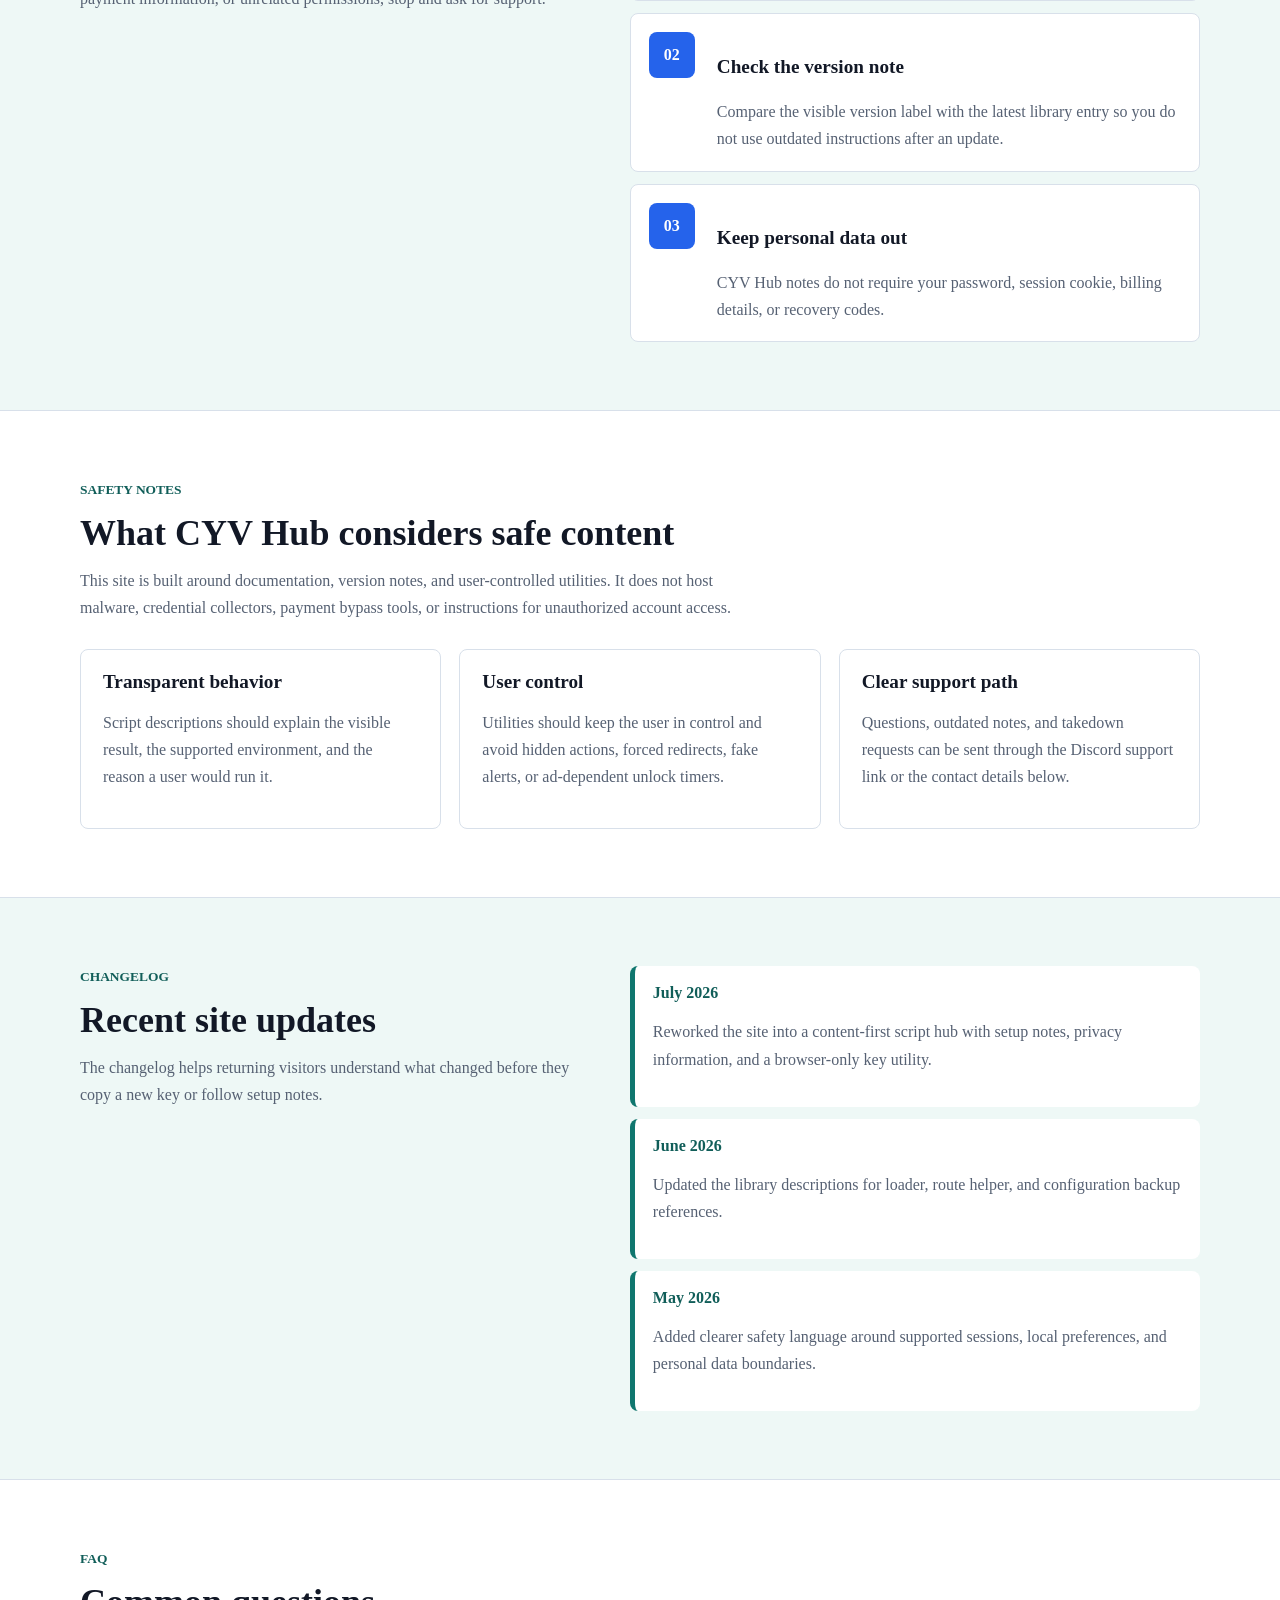
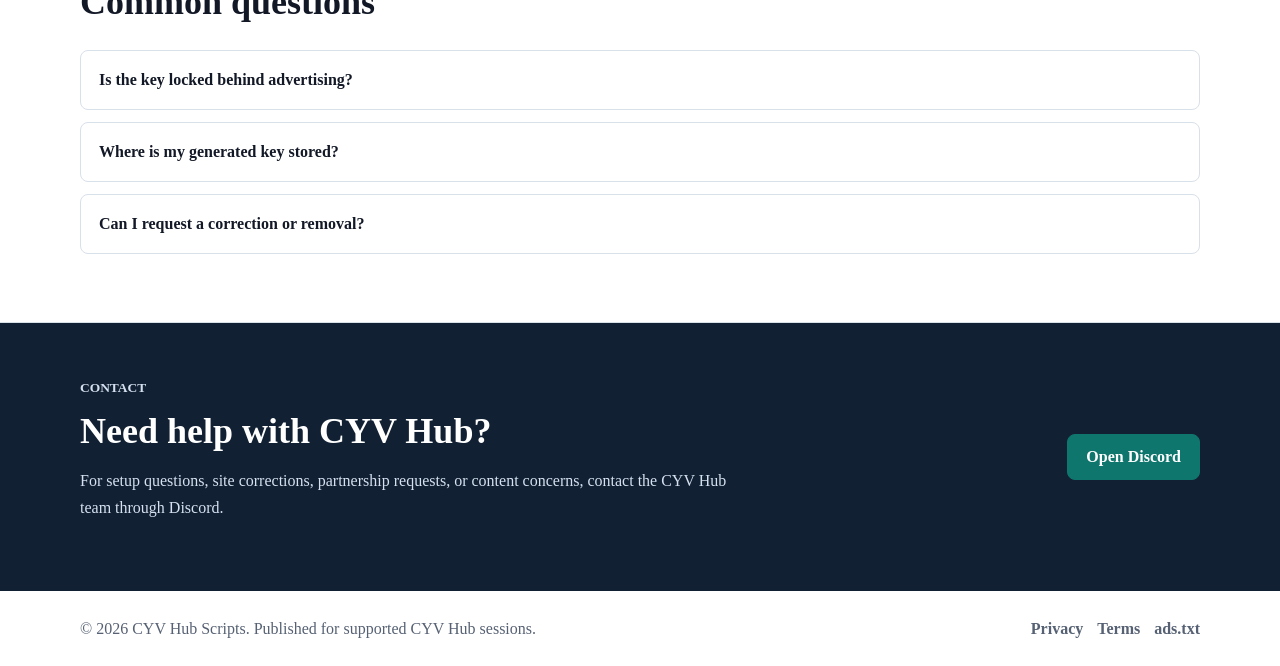
==== commit 0f21dfb4: "Add files via upload" ====
--- a/index.html
+++ b/index.html
@@ -1,93 +1,271 @@
-<!DOCTYPE html>
+﻿<!DOCTYPE html>
 <html lang="en">
 <head>
   <meta charset="UTF-8">
   <meta name="viewport" content="width=device-width, initial-scale=1.0">
-  <title>CYV Hub | Get Your Code</title>
+  <title>CYV Hub Scripts | Script Library, Setup Notes, and Access Keys</title>
   <meta
     name="description"
-    content="CYV Hub is a clean access page where visitors watch a sponsor spot, then copy their unlock code."
+    content="CYV Hub Scripts publishes maintained script notes, setup guidance, safety checks, changelog details, and access key tools for supported CYV Hub sessions."
   >
+  <link rel="canonical" href="https://cyvhubscripts.dev/">
   <link rel="stylesheet" href="styles.css">
+  <script src="ads-config.js" defer></script>
+  <script src="ads.js" defer></script>
 </head>
 <body>
-  <div class="bg-grid" aria-hidden="true"></div>
-
-  <main class="page">
-    <section class="hero panel">
-      <p class="eyebrow">CYV Hub Access Portal</p>
-      <h1>Get your code in one clean step.</h1>
-      <p class="hero-copy">
-        Tap the button, wait for the unlock, then copy your access key when it's ready.
-      </p>
-
-      <div class="hero-actions">
-        <button class="button button-giant primary" id="start-flow" type="button">Get Code</button>
-        <a class="button secondary" href="https://discord.gg/WmVFnJAhVs" target="_blank" rel="noopener noreferrer">Support</a>
-        <a class="button secondary" href="#ad-gate">See how it works</a>
-      </div>
-
-      <div class="hero-metrics" aria-label="Key details">
+  <header class="site-header">
+    <nav class="nav wrap" aria-label="Primary navigation">
+      <a class="brand" href="/" aria-label="CYV Hub Scripts home">
+        <span class="brand-mark">CYV</span>
+        <span>CYV Hub Scripts</span>
+      </a>
+      <div class="nav-links">
+        <a href="#library">Library</a>
+        <a href="#setup">Setup</a>
+        <a href="#safety">Safety</a>
+        <a href="#faq">FAQ</a>
+      </div>
+      <a class="button secondary nav-button" href="https://discord.gg/WmVFnJAhVs" target="_blank" rel="noopener noreferrer">Discord</a>
+    </nav>
+  </header>
+
+  <main>
+    <section class="hero-section">
+      <div class="wrap hero-grid">
+        <div class="hero-copy">
+          <p class="eyebrow">Community script notes and access tools</p>
+          <h1>CYV Hub Scripts</h1>
+          <p class="lead">
+            A maintained reference for CYV Hub script releases, setup notes, version changes, and safe-use checks. The page is written for users who need clear context before they run or update a script.
+          </p>
+          <div class="hero-actions">
+            <a class="button primary" href="#library">Browse Scripts</a>
+            <a class="button secondary" href="#key-tool">Generate Key</a>
+          </div>
+          <ul class="trust-list" aria-label="Site highlights">
+            <li>Release notes and compatibility details</li>
+            <li>Setup guidance for supported sessions</li>
+            <li>Privacy and contact information included</li>
+          </ul>
+        </div>
+
+        <aside class="key-tool" id="key-tool" aria-labelledby="key-title">
+          <p class="tool-label">Access utility</p>
+          <h2 id="key-title">Generate a CYV access key</h2>
+          <p>
+            Create a temporary key for supported CYV Hub sessions. Keys are generated in your browser after a 10-second wait, and a new key can be generated every 10 minutes.
+          </p>
+          <div class="key-output" aria-live="polite">
+            <span>Current key</span>
+            <strong id="access-code">CYV-READY-0000</strong>
+          </div>
+          <div class="key-actions">
+            <button class="button primary" id="generate-code" type="button">Generate Key</button>
+            <button class="button secondary" id="copy-code" type="button" disabled>Copy Key</button>
+          </div>
+          <p class="tool-note" id="key-status" role="status">Generate a key when you are ready to start.</p>
+        </aside>
+      </div>
+    </section>
+
+    <section class="content-band" id="library">
+      <div class="wrap">
+        <div class="section-head">
+          <p class="eyebrow">Script library</p>
+          <h2>Current CYV Hub references</h2>
+          <p>
+            These entries describe what each maintained script is for, how it should be used, and what users should check before running it. Use only in experiences or sessions where scripts are allowed.
+          </p>
+        </div>
+
+        <div class="script-grid">
+          <article class="script-card">
+            <div class="card-meta">
+              <span class="status-pill stable">Stable</span>
+              <span>Version 2.4</span>
+            </div>
+            <h3>CYV Companion Loader</h3>
+            <p>
+              Central loader notes for CYV Hub sessions. The loader checks the current module label, confirms that the session matches a supported profile, and shows users whether a newer release note is available before they continue.
+            </p>
+            <ul>
+              <li>Best for users who need one maintained entry point.</li>
+              <li>Includes a visible version label and configuration reminder.</li>
+              <li>Should not be used in sessions where third-party scripts are not allowed.</li>
+            </ul>
+          </article>
+
+          <article class="script-card">
+            <div class="card-meta">
+              <span class="status-pill review">Review</span>
+              <span>Version 1.8</span>
+            </div>
+            <h3>Quest Route Helper</h3>
+            <p>
+              Planning notes for route-based tasks. The helper focuses on checklist visibility, route reminders, and repeatable setup steps instead of hidden automation.
+            </p>
+            <ul>
+              <li>Useful for organizing repeat runs and route practice.</li>
+              <li>Designed around visible prompts and user-controlled actions.</li>
+              <li>Review the changelog before using it after a major game update.</li>
+            </ul>
+          </article>
+
+          <article class="script-card">
+            <div class="card-meta">
+              <span class="status-pill stable">Stable</span>
+              <span>Version 1.3</span>
+            </div>
+            <h3>Config Backup Snippet</h3>
+            <p>
+              A small configuration pattern for saving safe local preferences such as theme, notification choice, and profile name. It is documented so users can understand what is stored before they run it.
+            </p>
+            <ul>
+              <li>Stores only local preference values.</li>
+              <li>Does not ask for passwords, tokens, cookies, or account data.</li>
+              <li>Can be reset by clearing local browser or client storage.</li>
+            </ul>
+          </article>
+        </div>
+      </div>
+    </section>
+
+    <section class="content-band alt" id="setup">
+      <div class="wrap split-layout">
+        <div class="section-head">
+          <p class="eyebrow">Setup guide</p>
+          <h2>Before you run a script</h2>
+          <p>
+            A safe setup starts with understanding the source, the expected behavior, and the data the script touches. If a script asks for account credentials, private cookies, payment information, or unrelated permissions, stop and ask for support.
+          </p>
+        </div>
+
+        <div class="steps-list" aria-label="Setup checklist">
+          <article>
+            <span>01</span>
+            <h3>Confirm the session is supported</h3>
+            <p>Run scripts only where custom scripts are allowed by the experience owner, event host, or private server rules.</p>
+          </article>
+          <article>
+            <span>02</span>
+            <h3>Check the version note</h3>
+            <p>Compare the visible version label with the latest library entry so you do not use outdated instructions after an update.</p>
+          </article>
+          <article>
+            <span>03</span>
+            <h3>Keep personal data out</h3>
+            <p>CYV Hub notes do not require your password, session cookie, billing details, or recovery codes.</p>
+          </article>
+        </div>
+      </div>
+    </section>
+
+    <section class="content-band" id="safety">
+      <div class="wrap">
+        <div class="section-head narrow">
+          <p class="eyebrow">Safety notes</p>
+          <h2>What CYV Hub considers safe content</h2>
+          <p>
+            This site is built around documentation, version notes, and user-controlled utilities. It does not host malware, credential collectors, payment bypass tools, or instructions for unauthorized account access.
+          </p>
+        </div>
+
+        <div class="info-grid">
+          <article>
+            <h3>Transparent behavior</h3>
+            <p>Script descriptions should explain the visible result, the supported environment, and the reason a user would run it.</p>
+          </article>
+          <article>
+            <h3>User control</h3>
+            <p>Utilities should keep the user in control and avoid hidden actions, forced redirects, fake alerts, or ad-dependent unlock timers.</p>
+          </article>
+          <article>
+            <h3>Clear support path</h3>
+            <p>Questions, outdated notes, and takedown requests can be sent through the Discord support link or the contact details below.</p>
+          </article>
+        </div>
+      </div>
+    </section>
+
+    <section class="content-band alt" id="updates">
+      <div class="wrap split-layout">
+        <div class="section-head">
+          <p class="eyebrow">Changelog</p>
+          <h2>Recent site updates</h2>
+          <p>
+            The changelog helps returning visitors understand what changed before they copy a new key or follow setup notes.
+          </p>
+        </div>
+
+        <ol class="timeline">
+          <li>
+            <time datetime="2026-07-09">July 2026</time>
+            <p>Reworked the site into a content-first script hub with setup notes, privacy information, and a browser-only key utility.</p>
+          </li>
+          <li>
+            <time datetime="2026-06-20">June 2026</time>
+            <p>Updated the library descriptions for loader, route helper, and configuration backup references.</p>
+          </li>
+          <li>
+            <time datetime="2026-05-28">May 2026</time>
+            <p>Added clearer safety language around supported sessions, local preferences, and personal data boundaries.</p>
+          </li>
+        </ol>
+      </div>
+    </section>
+
+    <section class="content-band" id="faq">
+      <div class="wrap">
+        <div class="section-head narrow">
+          <p class="eyebrow">FAQ</p>
+          <h2>Common questions</h2>
+        </div>
+
+        <div class="faq-list">
+          <details>
+            <summary>Is the key locked behind advertising?</summary>
+            <p>No. The key utility is not locked behind an advertisement, alert screen, or navigation trap. A short 10-second wait and 10-minute key cooldown apply.</p>
+          </details>
+          <details>
+            <summary>Where is my generated key stored?</summary>
+            <p>The key is generated in your browser for the current visit. CYV Hub does not receive the generated value from this static page.</p>
+          </details>
+          <details>
+            <summary>Can I request a correction or removal?</summary>
+            <p>Yes. Use the Discord support link or the contact details in the footer for outdated notes, attribution issues, or removal requests.</p>
+          </details>
+        </div>
+      </div>
+    </section>
+
+    <section class="contact-band" id="contact">
+      <div class="wrap contact-layout">
         <div>
-          <span class="metric-label">Key format</span>
-          <strong>CYV-XXXX-XXXX-XXXX</strong>
-        </div>
-        <div>
-          <span class="metric-label">Unlock flow</span>
-          <strong>Timed unlock then copy</strong>
-        </div>
-        <div>
-          <span class="metric-label">Status</span>
-          <strong id="hero-status">Locked</strong>
-        </div>
-      </div>
-    </section>
-
-    <section class="panel gate" id="ad-gate">
-      <div class="section-head">
-        <p class="eyebrow">Step 1</p>
-        <h2>Complete the unlock step.</h2>
-      </div>
-
-      <div class="ad-shell">
-        <div class="ad-badge">Unlock step</div>
-        <p class="ad-shell-copy">
-          This section is now just a simple unlock step.
-        </p>
-
-        <div class="progress-wrap" aria-label="Ad progress">
-          <div class="progress-track">
-            <div class="progress-fill" id="ad-progress"></div>
-          </div>
-          <div class="progress-meta">
-            <span id="ad-status">Ready to start</span>
-            <span id="ad-time">15s</span>
-          </div>
-        </div>
-
-        <button class="button primary" id="complete-ad" type="button" disabled>Finish watching</button>
-      </div>
-    </section>
-
-    <section class="panel key-panel" id="key-panel">
-      <div class="section-head">
-        <p class="eyebrow">Step 2</p>
-        <h2>Your key is ready to copy.</h2>
-      </div>
-
-      <div class="key-card">
-        <span class="metric-label">Access key</span>
-        <strong id="access-code">CYV-LOCK-0000</strong>
-        <p id="preview-code">Complete the unlock step to reveal your code.</p>
-      </div>
-
-      <div class="key-actions">
-        <button class="button primary" id="copy-code" type="button" disabled>Copy Key</button>
-        <button class="button secondary" id="generate-code" type="button" disabled>Generate New Key</button>
+          <p class="eyebrow">Contact</p>
+          <h2>Need help with CYV Hub?</h2>
+          <p>
+            For setup questions, site corrections, partnership requests, or content concerns, contact the CYV Hub team through Discord.
+          </p>
+        </div>
+        <a class="button primary" href="https://discord.gg/WmVFnJAhVs" target="_blank" rel="noopener noreferrer">Open Discord</a>
       </div>
     </section>
   </main>
+
+  <footer class="site-footer">
+    <div class="wrap footer-layout">
+      <p>&copy; 2026 CYV Hub Scripts. Published for supported CYV Hub sessions.</p>
+      <div>
+        <a href="/privacy.html">Privacy</a>
+        <a href="/terms.html">Terms</a>
+        <a href="/ads.txt">ads.txt</a>
+      </div>
+    </div>
+  </footer>
 
   <script src="app.js"></script>
 </body>
-</html>
+</html>
+
+
--- a/styles.css
+++ b/styles.css
@@ -1,19 +1,20 @@
-:root {
-  color-scheme: dark;
-  --bg: #0e1116;
-  --bg-2: #141920;
-  --panel: rgba(20, 24, 31, 0.9);
-  --panel-strong: rgba(25, 30, 38, 0.98);
-  --border: rgba(255, 255, 255, 0.08);
-  --border-strong: rgba(255, 255, 255, 0.12);
-  --text: #f3f4f6;
-  --muted: #a9b0ba;
-  --accent: #d8dde5;
-  --accent-2: #8c94a1;
-  --shadow: 0 24px 70px rgba(0, 0, 0, 0.36);
-  --radius-xl: 32px;
-  --radius-lg: 22px;
-  --radius-md: 16px;
+﻿:root {
+  color-scheme: light;
+  --page: #f4f7fb;
+  --surface: #ffffff;
+  --surface-soft: #eef8f6;
+  --surface-warm: #fff7ed;
+  --ink: #121826;
+  --muted: #566173;
+  --border: #d8e0ea;
+  --border-strong: #b8c4d4;
+  --teal: #0f766e;
+  --teal-dark: #115e59;
+  --green: #15803d;
+  --orange: #c2410c;
+  --blue: #2563eb;
+  --shadow: 0 18px 44px rgba(18, 24, 38, 0.12);
+  --radius: 8px;
 }
 
 * {
@@ -27,12 +28,9 @@
 body {
   margin: 0;
   min-height: 100vh;
-  font-family: "Segoe UI", "Aptos", system-ui, sans-serif;
-  color: var(--text);
-  background:
-    radial-gradient(circle at top left, rgba(255, 255, 255, 0.05), transparent 28%),
-    radial-gradient(circle at right center, rgba(255, 255, 255, 0.03), transparent 30%),
-    linear-gradient(160deg, var(--bg) 0%, var(--bg-2) 52%, #0c0f14 100%);
+  font-family: "Segoe UI", "Aptos", Arial, sans-serif;
+  color: var(--ink);
+  background: var(--page);
 }
 
 body::before {
@@ -40,12 +38,16 @@
   position: fixed;
   inset: 0;
   pointer-events: none;
-  background-image:
-    linear-gradient(rgba(255, 255, 255, 0.02) 1px, transparent 1px),
-    linear-gradient(90deg, rgba(255, 255, 255, 0.02) 1px, transparent 1px);
-  background-size: 72px 72px;
-  mask-image: linear-gradient(to bottom, rgba(0, 0, 0, 0.78), transparent 84%);
-  opacity: 0.2;
+  background-image: linear-gradient(rgba(18, 24, 38, 0.05) 1px, transparent 1px), linear-gradient(90deg, rgba(18, 24, 38, 0.05) 1px, transparent 1px);
+  background-size: 64px 64px;
+  opacity: 0.25;
+}
+
+body,
+button,
+input,
+textarea {
+  font: inherit;
 }
 
 a {
@@ -53,289 +55,513 @@
   text-decoration: none;
 }
 
-button {
-  font: inherit;
-}
-
-.bg-grid {
-  position: fixed;
-  inset: 0;
-  pointer-events: none;
-  opacity: 0.06;
-  background-image:
-    linear-gradient(to right, rgba(255, 255, 255, 0.05) 1px, transparent 1px),
-    linear-gradient(to bottom, rgba(255, 255, 255, 0.05) 1px, transparent 1px);
-  background-size: 120px 120px;
-}
-
-.page {
-  position: relative;
-  z-index: 1;
+p {
+  line-height: 1.7;
+}
+
+.wrap {
   width: min(1120px, calc(100% - 32px));
   margin: 0 auto;
-  padding: 28px 0 44px;
-  display: grid;
-  gap: 22px;
-}
-
-.panel {
-  border: 1px solid var(--border);
-  border-radius: var(--radius-xl);
-  background: linear-gradient(180deg, rgba(24, 29, 36, 0.92), rgba(16, 19, 25, 0.98));
-  box-shadow: var(--shadow);
-  backdrop-filter: blur(16px);
-}
-
-.hero {
-  min-height: calc(100svh - 72px);
-  display: grid;
-  place-content: center;
-  justify-items: center;
-  text-align: center;
-  padding: 40px 28px;
-}
-
-.eyebrow {
+}
+
+.site-header {
+  position: sticky;
+  top: 0;
+  z-index: 10;
+  border-bottom: 1px solid rgba(216, 224, 234, 0.8);
+  background: rgba(255, 255, 255, 0.9);
+  backdrop-filter: blur(14px);
+}
+
+.nav {
+  min-height: 72px;
+  display: flex;
+  align-items: center;
+  justify-content: space-between;
+  gap: 18px;
+}
+
+.brand {
   display: inline-flex;
   align-items: center;
+  gap: 10px;
+  min-width: max-content;
+  font-weight: 800;
+}
+
+.brand-mark {
+  display: inline-grid;
+  place-items: center;
+  width: 42px;
+  height: 42px;
+  border-radius: var(--radius);
+  color: #ffffff;
+  background: var(--teal);
+  box-shadow: 0 10px 24px rgba(15, 118, 110, 0.22);
+}
+
+.nav-links {
+  display: flex;
+  align-items: center;
   justify-content: center;
-  padding: 10px 14px;
-  border-radius: 999px;
-  background: rgba(255, 255, 255, 0.04);
-  border: 1px solid rgba(255, 255, 255, 0.08);
-  color: #e0e4ea;
-  font-size: 0.82rem;
+  gap: 8px;
+  color: var(--muted);
+  font-size: 0.96rem;
+}
+
+.nav-links a {
+  min-height: 38px;
+  display: inline-flex;
+  align-items: center;
+  padding: 0 10px;
+  border-radius: var(--radius);
+}
+
+.nav-links a:hover,
+.nav-links a:focus-visible {
+  color: var(--ink);
+  background: #edf2f7;
+}
+
+.button {
+  min-height: 46px;
+  display: inline-flex;
+  align-items: center;
+  justify-content: center;
+  gap: 8px;
+  padding: 0 18px;
+  border: 1px solid transparent;
+  border-radius: var(--radius);
+  cursor: pointer;
   font-weight: 700;
-  letter-spacing: 0.14em;
+  white-space: nowrap;
+  transition: background 160ms ease, border-color 160ms ease, color 160ms ease, transform 160ms ease;
+}
+
+.button:hover,
+.button:focus-visible {
+  transform: translateY(-1px);
+}
+
+.button:disabled {
+  cursor: not-allowed;
+  opacity: 0.55;
+  transform: none;
+}
+
+.primary {
+  color: #ffffff;
+  background: var(--teal);
+  border-color: var(--teal);
+}
+
+.primary:hover,
+.primary:focus-visible {
+  background: var(--teal-dark);
+  border-color: var(--teal-dark);
+}
+
+.secondary {
+  color: var(--ink);
+  background: #ffffff;
+  border-color: var(--border);
+}
+
+.secondary:hover,
+.secondary:focus-visible {
+  border-color: var(--border-strong);
+  background: #f8fafc;
+}
+
+.hero-section {
+  position: relative;
+  padding: 70px 0 54px;
+  background: linear-gradient(135deg, #e8faf7 0%, #f8fafc 48%, #fff7ed 100%);
+  border-bottom: 1px solid var(--border);
+}
+
+.hero-grid {
+  display: grid;
+  grid-template-columns: minmax(0, 1.1fr) minmax(320px, 0.9fr);
+  gap: 34px;
+  align-items: center;
+}
+
+.eyebrow,
+.tool-label {
+  margin: 0 0 12px;
+  color: var(--teal-dark);
+  font-size: 0.84rem;
+  font-weight: 800;
   text-transform: uppercase;
-}
-
-.hero h1,
-.section-head h2,
-.ad-shell h3 {
+  letter-spacing: 0;
+}
+
+h1,
+h2,
+h3 {
   margin: 0;
-  letter-spacing: -0.05em;
-}
-
-.hero h1 {
-  margin-top: 18px;
-  max-width: 12ch;
-  font-size: clamp(3rem, 8vw, 6.5rem);
-  line-height: 0.92;
-}
-
-.hero-copy {
-  max-width: 52ch;
+  line-height: 1.08;
+  letter-spacing: 0;
+}
+
+h1 {
+  max-width: 11ch;
+  font-size: 4.4rem;
+}
+
+h2 {
+  font-size: 2.25rem;
+}
+
+h3 {
+  font-size: 1.2rem;
+}
+
+.lead {
+  max-width: 66ch;
   margin: 18px 0 0;
   color: var(--muted);
-  font-size: 1.05rem;
-  line-height: 1.75;
+  font-size: 1.08rem;
 }
 
 .hero-actions,
 .key-actions {
   display: flex;
   flex-wrap: wrap;
-  justify-content: center;
   gap: 12px;
 }
 
 .hero-actions {
+  margin-top: 26px;
+}
+
+.trust-list {
+  max-width: 720px;
+  margin: 26px 0 0;
+  padding: 0;
+  display: grid;
+  grid-template-columns: repeat(3, minmax(0, 1fr));
+  gap: 10px;
+  list-style: none;
+}
+
+.trust-list li {
+  min-height: 74px;
+  display: flex;
+  align-items: center;
+  padding: 14px;
+  border: 1px solid rgba(15, 118, 110, 0.22);
+  border-radius: var(--radius);
+  background: rgba(255, 255, 255, 0.76);
+  color: #273142;
+  font-weight: 650;
+}
+
+.key-tool {
+  padding: 24px;
+  border: 1px solid var(--border);
+  border-top: 5px solid var(--teal);
+  border-radius: var(--radius);
+  background: var(--surface);
+  box-shadow: var(--shadow);
+}
+
+.key-tool p {
+  color: var(--muted);
+}
+
+.key-output {
+  min-height: 108px;
+  margin: 22px 0 18px;
+  padding: 18px;
+  display: grid;
+  align-content: center;
+  gap: 8px;
+  border: 1px solid var(--border);
+  border-radius: var(--radius);
+  background: #f8fafc;
+}
+
+.key-output span,
+.card-meta,
+.site-footer {
+  color: var(--muted);
+}
+
+.key-output strong {
+  display: block;
+  font-family: Consolas, "Liberation Mono", monospace;
+  font-size: 1.6rem;
+  overflow-wrap: anywhere;
+}
+
+.tool-note {
+  min-height: 28px;
+  margin: 14px 0 0;
+  font-size: 0.95rem;
+}
+
+.content-band {
+  position: relative;
+  padding: 68px 0;
+  background: var(--surface);
+  border-bottom: 1px solid var(--border);
+}
+
+.content-band.alt {
+  background: var(--surface-soft);
+}
+
+.section-head {
+  max-width: 760px;
+  margin-bottom: 28px;
+}
+
+.section-head.narrow {
+  max-width: 680px;
+}
+
+.section-head p:not(.eyebrow) {
+  margin: 14px 0 0;
+  color: var(--muted);
+}
+
+.script-grid,
+.info-grid {
+  display: grid;
+  grid-template-columns: repeat(3, minmax(0, 1fr));
+  gap: 18px;
+}
+
+.script-card,
+.info-grid article,
+.steps-list article,
+.faq-list details {
+  border: 1px solid var(--border);
+  border-radius: var(--radius);
+  background: var(--surface);
+}
+
+.script-card,
+.info-grid article {
+  padding: 22px;
+}
+
+.script-card p,
+.script-card li,
+.info-grid p,
+.steps-list p,
+.timeline p,
+.faq-list p,
+.legal-layout p {
+  color: var(--muted);
+}
+
+.card-meta {
+  min-height: 30px;
+  display: flex;
+  align-items: center;
+  justify-content: space-between;
+  gap: 10px;
+  margin-bottom: 16px;
+  font-size: 0.9rem;
+}
+
+.status-pill {
+  display: inline-flex;
+  align-items: center;
+  min-height: 28px;
+  padding: 0 10px;
+  border-radius: 999px;
+  color: #ffffff;
+  font-size: 0.82rem;
+  font-weight: 800;
+}
+
+.status-pill.stable {
+  background: var(--green);
+}
+
+.status-pill.review {
+  background: var(--orange);
+}
+
+.script-card ul {
+  margin: 16px 0 0;
+  padding-left: 20px;
+}
+
+.script-card li + li {
+  margin-top: 8px;
+}
+
+.split-layout {
+  display: grid;
+  grid-template-columns: minmax(0, 0.95fr) minmax(320px, 1.05fr);
+  gap: 34px;
+  align-items: start;
+}
+
+.steps-list {
+  display: grid;
+  gap: 12px;
+}
+
+.steps-list article {
+  min-height: 132px;
+  padding: 18px;
+  display: grid;
+  grid-template-columns: 54px minmax(0, 1fr);
+  gap: 14px;
+}
+
+.steps-list span {
+  display: inline-grid;
+  place-items: center;
+  width: 46px;
+  height: 46px;
+  border-radius: var(--radius);
+  color: #ffffff;
+  background: var(--blue);
+  font-weight: 800;
+}
+
+.steps-list h3,
+.steps-list p {
+  grid-column: 2;
+}
+
+.steps-list h3 {
+  align-self: end;
+}
+
+.steps-list p {
+  margin: 6px 0 0;
+}
+
+.info-grid article {
+  min-height: 178px;
+}
+
+.timeline {
+  margin: 0;
+  padding: 0;
+  display: grid;
+  gap: 12px;
+  list-style: none;
+}
+
+.timeline li {
+  padding: 18px;
+  border-left: 5px solid var(--teal);
+  border-radius: var(--radius);
+  background: var(--surface);
+}
+
+.timeline time {
+  display: block;
+  margin-bottom: 6px;
+  color: var(--teal-dark);
+  font-weight: 800;
+}
+
+.faq-list {
+  display: grid;
+  gap: 12px;
+}
+
+.faq-list details {
+  padding: 0;
+}
+
+.faq-list summary {
+  min-height: 58px;
+  display: flex;
+  align-items: center;
+  padding: 0 18px;
+  cursor: pointer;
+  font-weight: 800;
+}
+
+.faq-list p {
+  margin: 0;
+  padding: 0 18px 18px;
+}
+
+.contact-band {
+  padding: 54px 0;
+  color: #ffffff;
+  background: #122033;
+}
+
+.contact-layout {
+  display: flex;
+  align-items: center;
+  justify-content: space-between;
+  gap: 22px;
+}
+
+.contact-layout .eyebrow,
+.contact-layout p {
+  color: #d5e1f1;
+}
+
+.contact-layout p {
+  max-width: 680px;
+}
+
+.site-footer {
+  position: relative;
+  padding: 24px 0;
+  background: #ffffff;
+}
+
+.footer-layout {
+  display: flex;
+  align-items: center;
+  justify-content: space-between;
+  gap: 18px;
+}
+
+.footer-layout p {
+  margin: 0;
+}
+
+.footer-layout div {
+  display: flex;
+  align-items: center;
+  gap: 14px;
+  font-weight: 700;
+}
+
+.footer-layout a:hover,
+.footer-layout a:focus-visible {
+  color: var(--teal-dark);
+}
+
+.legal-page {
+  padding: 58px 0 76px;
+  background: linear-gradient(135deg, #ffffff 0%, #eef8f6 100%);
+}
+
+.legal-layout {
+  max-width: 860px;
+}
+
+.legal-layout h1 {
+  max-width: none;
+  font-size: 3.2rem;
+}
+
+.legal-layout section {
   margin-top: 30px;
-}
-
-.button {
-  display: inline-flex;
-  align-items: center;
-  justify-content: center;
-  min-height: 52px;
-  padding: 0 18px;
-  border-radius: 15px;
-  border: 1px solid transparent;
-  cursor: pointer;
-  transition: transform 160ms ease, border-color 160ms ease, background 160ms ease, color 160ms ease, opacity 160ms ease;
-}
-
-.button:hover,
-.button:focus-visible {
-  transform: translateY(-2px);
-}
-
-.button:disabled {
-  cursor: not-allowed;
-  opacity: 0.45;
-  transform: none;
-}
-
-.button-giant {
-  min-height: 76px;
-  padding: 0 34px;
-  border-radius: 22px;
-  font-size: clamp(1.2rem, 2vw, 1.55rem);
-  font-weight: 900;
-  letter-spacing: 0.08em;
-  text-transform: uppercase;
-}
-
-.primary {
-  color: #111318;
-  background: linear-gradient(135deg, var(--accent), #f3f4f6);
-  box-shadow: 0 16px 34px rgba(0, 0, 0, 0.24);
-  font-weight: 800;
-}
-
-.secondary {
-  color: var(--text);
-  background: rgba(255, 255, 255, 0.04);
-  border-color: rgba(255, 255, 255, 0.1);
-}
-
-.hero-metrics {
-  width: min(720px, 100%);
-  margin-top: 30px;
-  display: grid;
-  grid-template-columns: repeat(3, minmax(0, 1fr));
-  gap: 12px;
-}
-
-.hero-metrics > div,
-.key-card {
-  border: 1px solid rgba(255, 255, 255, 0.08);
-  background: var(--panel-strong);
-  border-radius: var(--radius-lg);
-}
-
-.hero-metrics > div {
-  padding: 18px 16px;
-}
-
-.metric-label {
-  display: block;
-  color: #9aa3af;
-  font-size: 0.77rem;
-  letter-spacing: 0.1em;
-  text-transform: uppercase;
-}
-
-.hero-metrics strong,
-.key-card strong {
-  display: block;
-  margin-top: 8px;
-  font-size: 1.05rem;
-}
-
-.gate,
-.key-panel {
-  padding: 28px;
-}
-
-.section-head h2 {
-  margin-top: 10px;
-  font-size: clamp(1.6rem, 3vw, 2.4rem);
-}
-
-.ad-shell {
-  margin-top: 22px;
-  padding: 24px;
-  border-radius: var(--radius-lg);
-  border: 1px solid rgba(255, 255, 255, 0.08);
-  background:
-    radial-gradient(circle at top right, rgba(255, 255, 255, 0.06), transparent 35%),
-    linear-gradient(180deg, rgba(255, 255, 255, 0.04), rgba(255, 255, 255, 0.015));
-}
-
-.ad-badge {
-  display: inline-flex;
-  align-items: center;
-  padding: 8px 12px;
-  border-radius: 999px;
-  border: 1px solid rgba(255, 255, 255, 0.08);
-  background: rgba(255, 255, 255, 0.04);
-  color: #dde1e8;
-  font-size: 0.78rem;
-  letter-spacing: 0.12em;
-  text-transform: uppercase;
-}
-
-.ad-shell h3 {
-  margin-top: 18px;
-  font-size: clamp(1.5rem, 3vw, 2rem);
-}
-
-.ad-shell-copy {
-  max-width: 62ch;
-  margin: 12px 0 0;
-  color: var(--muted);
-  line-height: 1.7;
-}
-
-.ad-shell p {
-  max-width: 62ch;
-  margin: 12px 0 0;
-  color: var(--muted);
-  line-height: 1.7;
-}
-
-.progress-wrap {
-  margin-top: 22px;
-  display: grid;
-  gap: 10px;
-}
-
-.progress-track {
-  width: 100%;
-  height: 10px;
-  overflow: hidden;
-  border-radius: 999px;
-  background: rgba(255, 255, 255, 0.07);
-  border: 1px solid rgba(255, 255, 255, 0.07);
-}
-
-.progress-fill {
-  width: 0%;
-  height: 100%;
-  border-radius: inherit;
-  background: linear-gradient(90deg, var(--accent-2), var(--accent));
-  transition: width 180ms linear;
-}
-
-.progress-meta {
-  display: flex;
-  align-items: center;
-  justify-content: space-between;
-  color: var(--muted);
-  font-size: 0.94rem;
-}
-
-.ad-shell .button {
-  margin-top: 18px;
-}
-
-.key-panel {
-  display: grid;
-  gap: 18px;
-}
-
-.key-card {
-  padding: 22px;
-}
-
-#access-code {
-  margin-top: 10px;
-  font-size: clamp(1.6rem, 4vw, 2.4rem);
-  letter-spacing: 0.14em;
-  word-break: break-word;
-  font-family: "Consolas", "SFMono-Regular", "Liberation Mono", monospace;
-}
-
-#preview-code {
-  margin: 10px 0 0;
-  color: var(--muted);
-  line-height: 1.7;
-}
-
-.key-actions {
-  justify-content: flex-start;
+  padding-top: 24px;
+  border-top: 1px solid var(--border);
+}
+
+.legal-layout h2 {
+  font-size: 1.6rem;
 }
 
 .ad-slot {
@@ -352,27 +578,15 @@
 
 .ad-slot--mobile {
   display: flex;
-}
-
-.ad-slot--top {
-  margin-bottom: 4px;
-}
-
-.ad-slot--main {
-  margin-top: 18px;
-}
-
-.ad-slot--bottom {
-  margin-top: 4px;
 }
 
 .ad-slot__frame {
   width: 100%;
   max-width: 100%;
   overflow: hidden;
-  border-radius: var(--radius-md);
-  border: 1px dashed rgba(255, 255, 255, 0.1);
-  background: rgba(255, 255, 255, 0.025);
+  border: 1px dashed var(--border-strong);
+  border-radius: var(--radius);
+  background: #f8fafc;
 }
 
 .ad-slot__frame--728x90 {
@@ -431,50 +645,25 @@
 .ad-slot__placeholder-label,
 .ad-slot__placeholder-id {
   font-size: 0.72rem;
-  letter-spacing: 0.12em;
   text-transform: uppercase;
 }
 
 .ad-slot__placeholder strong {
-  color: #dbe4ff;
+  color: var(--ink);
   font-size: 0.95rem;
 }
 
 .ad-slot__placeholder-note {
   max-width: 28ch;
   margin: 4px 0 0;
-  color: #8fa0d0;
+  color: var(--muted);
   font-size: 0.82rem;
   line-height: 1.5;
 }
 
-.ad-rail {
-  display: none;
-}
-
-.ad-rail--desktop {
-  position: fixed;
-  top: 50%;
-  right: max(12px, calc((100vw - 1120px) / 2 - 180px));
-  z-index: 2;
-  transform: translateY(-50%);
-  opacity: 0.96;
-}
-
+.ad-rail,
 .ad-sticky {
   display: none;
-}
-
-.ad-sticky--mobile {
-  position: fixed;
-  left: 0;
-  right: 0;
-  bottom: 0;
-  z-index: 5;
-  padding: 8px 10px calc(8px + env(safe-area-inset-bottom));
-  border-top: 1px solid var(--border);
-  background: rgba(12, 15, 20, 0.96);
-  backdrop-filter: blur(12px);
 }
 
 @media (min-width: 768px) {
@@ -485,64 +674,93 @@
   .ad-slot--mobile {
     display: none;
   }
-
-  .ad-sticky--mobile {
+}
+
+@media (max-width: 980px) {
+  h1 {
+    font-size: 3.4rem;
+  }
+
+  h2 {
+    font-size: 1.95rem;
+  }
+
+  .hero-grid,
+  .split-layout,
+  .script-grid,
+  .info-grid {
+    grid-template-columns: 1fr;
+  }
+
+  .key-tool {
+    max-width: 620px;
+  }
+
+  .trust-list {
+    grid-template-columns: 1fr;
+  }
+
+  .contact-layout,
+  .footer-layout {
+    align-items: flex-start;
+    flex-direction: column;
+  }
+}
+
+@media (max-width: 720px) {
+  .wrap {
+    width: min(100% - 22px, 1120px);
+  }
+
+  .nav {
+    min-height: 92px;
+    align-items: flex-start;
+    flex-direction: column;
+    padding: 14px 0;
+  }
+
+  .nav-links {
+    width: 100%;
+    justify-content: flex-start;
+    overflow-x: auto;
+    padding-bottom: 4px;
+  }
+
+  .nav-button {
     display: none;
   }
-}
-
-@media (min-width: 1320px) {
-  .ad-rail--desktop {
-    display: block;
-  }
-}
-
-@media (max-width: 767px) {
-  .ad-sticky--mobile {
-    display: block;
-  }
-
-  .page {
-    padding-bottom: calc(78px + env(safe-area-inset-bottom));
-  }
-}
-
-@media (max-width: 860px) {
-  .hero-metrics {
-    grid-template-columns: 1fr;
-  }
-
-  .page {
-    width: min(100% - 20px, 1120px);
-    padding: 18px 0 30px;
-  }
-
-  .hero {
-    min-height: calc(100svh - 48px);
-    padding: 34px 20px;
-  }
-
-  .gate,
-  .key-panel {
-    padding: 20px;
-  }
-}
-
-@media (max-width: 560px) {
+
+  .hero-section {
+    padding: 46px 0 40px;
+  }
+
+  h1 {
+    font-size: 2.7rem;
+  }
+
   .hero-actions,
   .key-actions {
     flex-direction: column;
+  }
+
+  .button {
     width: 100%;
   }
 
-  .button,
-  .button-giant {
-    width: 100%;
-  }
-
-  .progress-meta {
-    gap: 10px;
-    align-items: flex-start;
-    flex-direction: column;
-  }
-}
+  .content-band {
+    padding: 48px 0;
+  }
+
+  .steps-list article {
+    grid-template-columns: 1fr;
+  }
+
+  .steps-list h3,
+  .steps-list p {
+    grid-column: auto;
+  }
+
+  .legal-layout h1 {
+    font-size: 2.5rem;
+  }
+}
